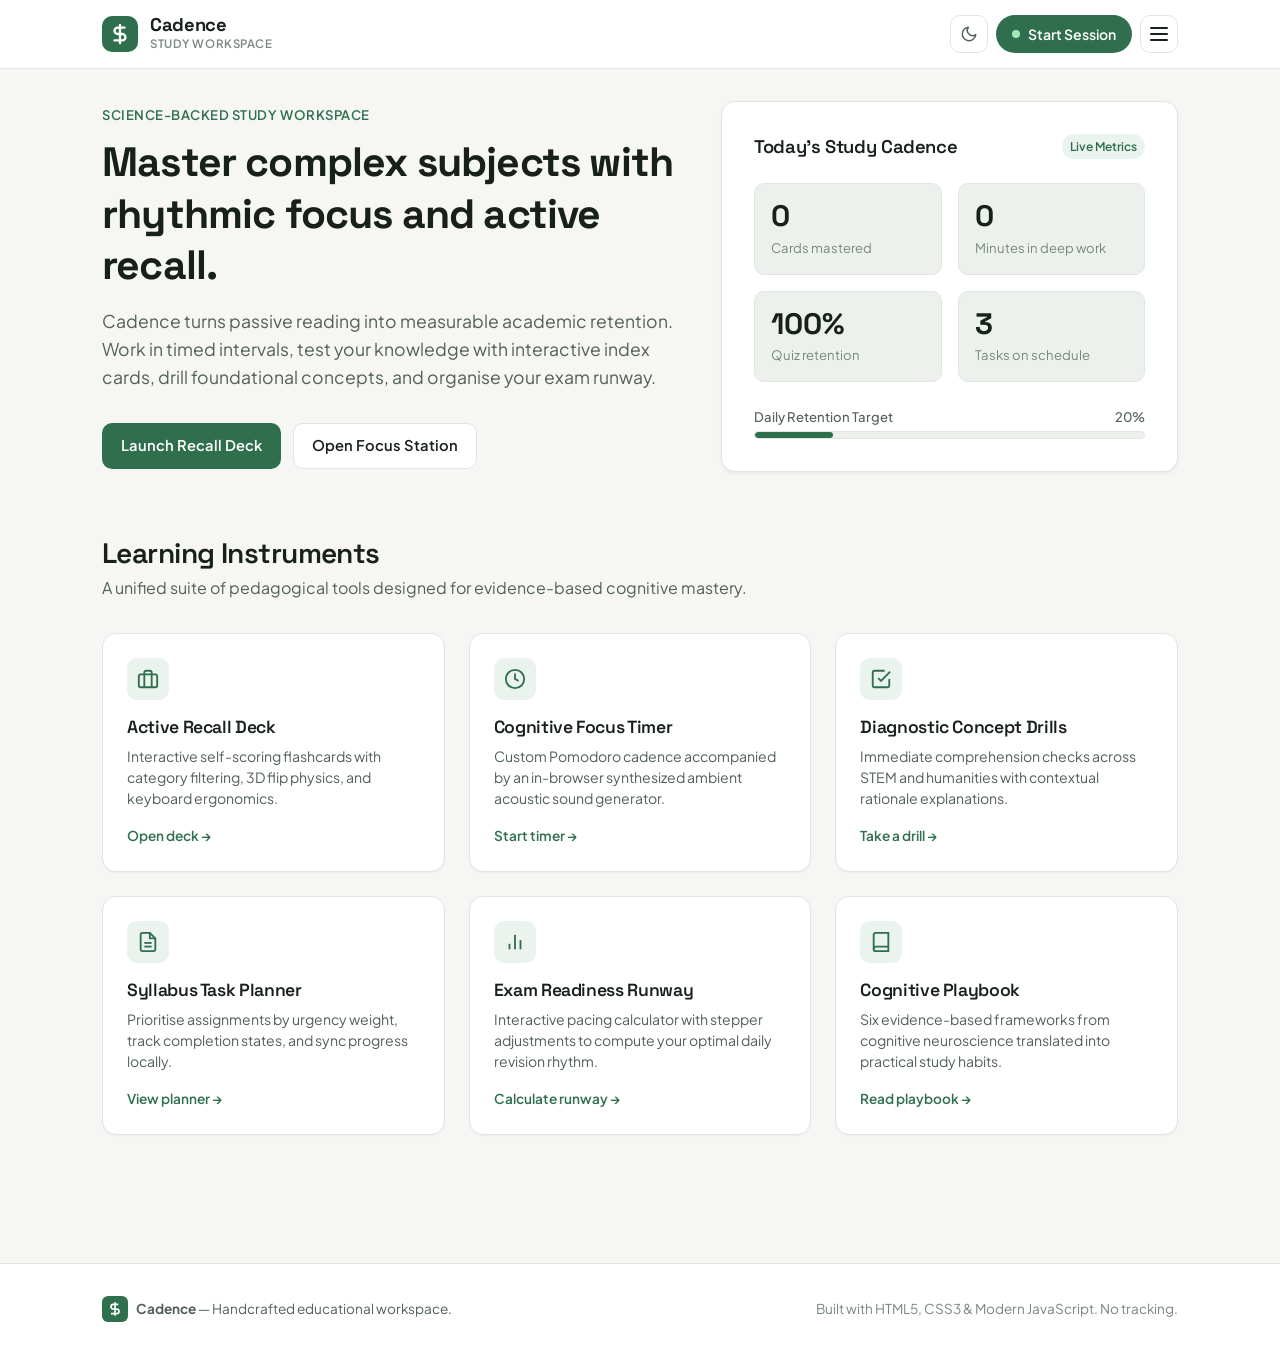
==== index.html @ 846dcd04 "Add files via upload" ====
<!DOCTYPE html>
<html lang="en" data-theme="light">
<head>
  <meta charset="UTF-8">
  <meta name="viewport" content="width=device-width, initial-scale=1.0">
  <title>Cadence | Cognitive Study Workspace</title>
  <meta name="description" content="A handcrafted educational workspace engineered for active recall, deep focus intervals, conceptual retention drills, and study planning.">
  
  <!-- Custom Typography via Google Fonts -->
  <link rel="preconnect" href="https://fonts.googleapis.com">
  <link rel="preconnect" href="https://fonts.gstatic.com" crossorigin>
  <link href="https://fonts.googleapis.com/css2?family=Plus+Jakarta+Sans:wght@400;500;600;700&family=Space+Grotesk:wght@500;600;700&display=swap" rel="stylesheet">
  
  <!-- Shared Botanical Stylesheet -->
  <link rel="stylesheet" href="style.css">
</head>
<body>
  <!-- Dynamically injected navigation bar and dropdown -->
  <header id="siteHeader" class="site-header"></header>

  <!-- Persistent Floating Timer Bar -->
  <aside id="timerBar" class="timer-floating-indicator hidden" aria-live="polite">
    <div class="timer-indicator-content">
      <span>Focus session running in background</span>
      <a href="focus-timer.html" class="btn-subtle-sm">Return to Station</a>
    </div>
  </aside>

  <!-- Main Body Content -->
  <main class="main-body container">
    
    <!-- Hero Unit -->
    <section class="hero-stage">
      <div class="hero-content">
        <p class="hero-kicker">Science-backed study workspace</p>
        <h1 class="hero-title">Master complex subjects with rhythmic focus and active recall.</h1>
        <p class="hero-lede">
          Cadence turns passive reading into measurable academic retention. Work in timed intervals, test your knowledge with interactive index cards, drill foundational concepts, and organise your exam runway.
        </p>
        <div class="hero-cta-cluster">
          <a href="recall-deck.html" class="btn btn-primary">Launch Recall Deck</a>
          <a href="focus-timer.html" class="btn btn-secondary">Open Focus Station</a>
        </div>
      </div>

      <!-- Live Snapshot Card -->
      <div class="hero-metrics-board">
        <div class="metrics-header">
          <h3>Today’s Study Cadence</h3>
          <span class="metrics-badge">Live Metrics</span>
        </div>
        <div class="metrics-grid">
          <div class="metric-card">
            <span class="metric-value" id="statCardsReviewed">0</span>
            <span class="metric-label">Cards mastered</span>
          </div>
          <div class="metric-card">
            <span class="metric-value" id="statFocusMinutes">0</span>
            <span class="metric-label">Minutes in deep work</span>
          </div>
          <div class="metric-card">
            <span class="metric-value" id="statDrillScore">100%</span>
            <span class="metric-label">Quiz retention</span>
          </div>
          <div class="metric-card">
            <span class="metric-value" id="statTasksPending">3</span>
            <span class="metric-label">Tasks on schedule</span>
          </div>
        </div>
        <div class="metrics-footer">
          <div class="retention-bar-wrap">
            <div class="retention-labels">
              <span>Daily Retention Target</span>
              <span id="dailyProgressText">35%</span>
            </div>
            <div class="progress-track" role="progressbar" aria-valuenow="35" aria-valuemin="0" aria-valuemax="100">
              <div id="dailyProgressBar" class="progress-fill" style="width: 35%;"></div>
            </div>
          </div>
        </div>
      </div>
    </section>

    <!-- Learning Instruments Hub Grid -->
    <section class="modules-overview">
      <div class="section-heading">
        <h2>Learning Instruments</h2>
        <p>A unified suite of pedagogical tools designed for evidence-based cognitive mastery.</p>
      </div>

      <div class="feature-matrix">
        <a href="recall-deck.html" class="feature-tile">
          <div class="tile-icon">
            <svg width="22" height="22" viewBox="0 0 24 24" fill="none" stroke="currentColor" stroke-width="2">
              <rect x="2" y="7" width="20" height="14" rx="2" ry="2"></rect>
              <path d="M16 21V5a2 2 0 0 0-2-2h-4a2 2 0 0 0-2 2v16"></path>
            </svg>
          </div>
          <h3>Active Recall Deck</h3>
          <p>Interactive self-scoring flashcards with category filtering, 3D flip physics, and keyboard ergonomics.</p>
          <span class="tile-action">Open deck &rarr;</span>
        </a>

        <a href="focus-timer.html" class="feature-tile">
          <div class="tile-icon">
            <svg width="22" height="22" viewBox="0 0 24 24" fill="none" stroke="currentColor" stroke-width="2">
              <circle cx="12" cy="12" r="10"></circle>
              <polyline points="12 6 12 12 16 14"></polyline>
            </svg>
          </div>
          <h3>Cognitive Focus Timer</h3>
          <p>Custom Pomodoro cadence accompanied by an in-browser synthesized ambient acoustic sound generator.</p>
          <span class="tile-action">Start timer &rarr;</span>
        </a>

        <a href="concept-drills.html" class="feature-tile">
          <div class="tile-icon">
            <svg width="22" height="22" viewBox="0 0 24 24" fill="none" stroke="currentColor" stroke-width="2">
              <path d="M9 11l3 3L22 4"></path>
              <path d="M21 12v7a2 2 0 0 1-2 2H5a2 2 0 0 1-2-2V5a2 2 0 0 1 2-2h11"></path>
            </svg>
          </div>
          <h3>Diagnostic Concept Drills</h3>
          <p>Immediate comprehension checks across STEM and humanities with contextual rationale explanations.</p>
          <span class="tile-action">Take a drill &rarr;</span>
        </a>

        <a href="study-planner.html" class="feature-tile">
          <div class="tile-icon">
            <svg width="22" height="22" viewBox="0 0 24 24" fill="none" stroke="currentColor" stroke-width="2">
              <path d="M14 2H6a2 2 0 0 0-2 2v16a2 2 0 0 0 2 2h12a2 2 0 0 0 2-2V8z"></path>
              <polyline points="14 2 14 8 20 8"></polyline>
              <line x1="16" y1="13" x2="8" y2="13"></line>
              <line x1="16" y1="17" x2="8" y2="17"></line>
            </svg>
          </div>
          <h3>Syllabus Task Planner</h3>
          <p>Prioritise assignments by urgency weight, track completion states, and sync progress locally.</p>
          <span class="tile-action">View planner &rarr;</span>
        </a>

        <a href="exam-runway.html" class="feature-tile">
          <div class="tile-icon">
            <svg width="22" height="22" viewBox="0 0 24 24" fill="none" stroke="currentColor" stroke-width="2">
              <line x1="18" y1="20" x2="18" y2="10"></line>
              <line x1="12" y1="20" x2="12" y2="4"></line>
              <line x1="6" y1="20" x2="6" y2="14"></line>
            </svg>
          </div>
          <h3>Exam Readiness Runway</h3>
          <p>Interactive pacing calculator with stepper adjustments to compute your optimal daily revision rhythm.</p>
          <span class="tile-action">Calculate runway &rarr;</span>
        </a>

        <a href="cognitive-playbook.html" class="feature-tile">
          <div class="tile-icon">
            <svg width="22" height="22" viewBox="0 0 24 24" fill="none" stroke="currentColor" stroke-width="2">
              <path d="M4 19.5A2.5 2.5 0 0 1 6.5 17H20"></path>
              <path d="M6.5 2H20v20H6.5A2.5 2.5 0 0 1 4 19.5v-15A2.5 2.5 0 0 1 6.5 2z"></path>
            </svg>
          </div>
          <h3>Cognitive Playbook</h3>
          <p>Six evidence-based frameworks from cognitive neuroscience translated into practical study habits.</p>
          <span class="tile-action">Read playbook &rarr;</span>
        </a>
      </div>
    </section>

  </main>

  <!-- Site Footer -->
  <footer class="site-footer">
    <div class="container footer-inner">
      <div class="footer-brand">
        <div class="brand-symbol-sm" aria-hidden="true">
          <svg width="16" height="16" viewBox="0 0 24 24" fill="none" stroke="currentColor" stroke-width="2.5">
            <path d="M12 2v20M17 5H9.5a3.5 3.5 0 0 0 0 7h5a3.5 3.5 0 0 1 0 7H6"/>
          </svg>
        </div>
        <span><strong>Cadence</strong> &mdash; Handcrafted educational workspace.</span>
      </div>
      <div class="footer-meta">
        <span>Built with HTML5, CSS3 & Modern JavaScript. No tracking.</span>
      </div>
    </div>
  </footer>

  <!-- Shared App Controller -->
  <script src="app.js"></script>
</body>
</html>
---- style.css ----
/* ==========================================================================
   CADENCE DESIGN SYSTEM & STYLESHEET
   Refactored Botanical Sage Architecture (Light & Dark Modes)
   Handcrafted, calm, high-end productivity workspace
   Zero gradients, zero neon borders, zero glowing effects.
   ========================================================================== */

/* --------------------------------------------------------------------------
   1. CSS Custom Properties / Design Tokens
   -------------------------------------------------------------------------- */
:root {
  /* LIGHT MODE (Botanical Warm Sage) */
  --bg-page: #F6F7F4;                 /* Warm off-white page background */
  --bg-surface: #FFFFFF;              /* Crisp white cards */
  --bg-surface-elevated: #FFFFFF;     /* Elevated modals and popovers */
  --bg-surface-subtle: #EDF1ED;       /* Soft pale sage tint */
  --bg-badge: #E4EBE5;                /* Crisp sage badge surface */

  --text-primary: #18201B;            /* Deep forest charcoal */
  --text-secondary: #526057;          /* Muted sage-gray */
  --text-muted: #78887E;              /* Subdued sage text */
  --text-inverse: #FFFFFF;            /* White text for filled primary buttons */

  --border-subtle: #E2E6DF;          /* Ultra-subtle 1px border */
  --border-strong: #CBD3C8;          /* Structural border */

  --brand-primary: #2F6F4E;           /* Deep botanical green accent */
  --brand-primary-hover: #25583E;     /* Darkened botanical green */
  --brand-primary-light: #EBF3EE;     /* Soft botanical wash */

  --accent-success: #2F6F4E;
  --accent-success-light: #EBF3EE;
  --accent-warning: #9E6721;
  --accent-warning-light: #FAF4EB;
  --accent-danger: #A63A3A;
  --accent-danger-light: #FBF0F0;

  /* Typography */
  --font-display: 'Space Grotesk', -apple-system, BlinkMacSystemFont, 'Segoe UI', Roboto, sans-serif;
  --font-body: 'Plus Jakarta Sans', -apple-system, BlinkMacSystemFont, 'Segoe UI', Roboto, sans-serif;

  /* Spacing Scale */
  --space-2xs: 4px;
  --space-xs: 8px;
  --space-sm: 12px;
  --space-md: 16px;
  --space-lg: 24px;
  --space-xl: 32px;
  --space-2xl: 48px;
  --space-3xl: 64px;

  /* Geometry & Layout */
  --max-width-content: 1140px;
  --radius-sm: 6px;
  --radius-md: 10px;
  --radius-lg: 14px;
  --radius-full: 9999px;

  /* Tactile non-blurry shadows (strictly no neon glow) */
  --shadow-subtle: 0 1px 2px rgba(24, 32, 27, 0.04);
  --shadow-card: 0 2px 5px rgba(24, 32, 27, 0.04), 0 1px 2px rgba(24, 32, 27, 0.02);
  --shadow-elevated: 0 8px 24px rgba(24, 32, 27, 0.08), 0 2px 6px rgba(24, 32, 27, 0.04);

  /* Transitions */
  --transition-fast: 140ms ease;
  --transition-normal: 220ms ease;
}

/* DARK MODE (Botanical Deep Moss & Elevated Dark Sage) */
[data-theme="dark"] {
  --bg-page: #111613;                 /* Deep mossy charcoal base */
  --bg-surface: #1A211D;              /* Elevated dark sage for cards */
  --bg-surface-elevated: #222B26;     /* Raised popovers / dropdowns */
  --bg-surface-subtle: #151B17;       /* Recessed areas */
  --bg-badge: #232D27;                /* Dark moss badge */

  --text-primary: #E6EAE7;            /* Soft warm off-white */
  --text-secondary: #8C9B91;          /* Muted sage */
  --text-muted: #68766D;              /* Low-emphasis sage */
  --text-inverse: #111613;            /* Dark text on bright accents */

  --border-subtle: #27312B;          /* Thin dark sage 1px border */
  --border-strong: #36433C;          /* Defined dark border */

  --brand-primary: #52A378;           /* Muted moss green accent */
  --brand-primary-hover: #63B689;     /* Lightened moss green */
  --brand-primary-light: rgba(82, 163, 120, 0.12); /* Subtle wash */

  --accent-success: #52A378;
  --accent-success-light: rgba(82, 163, 120, 0.12);
  --accent-warning: #D49544;
  --accent-warning-light: rgba(212, 149, 68, 0.12);
  --accent-danger: #D96262;
  --accent-danger-light: rgba(217, 98, 98, 0.12);

  --shadow-subtle: 0 1px 2px rgba(0, 0, 0, 0.2);
  --shadow-card: 0 2px 6px rgba(0, 0, 0, 0.25);
  --shadow-elevated: 0 10px 28px rgba(0, 0, 0, 0.45);
}

/* --------------------------------------------------------------------------
   2. Reset & Global Typography
   -------------------------------------------------------------------------- */
*, *::before, *::after {
  box-sizing: border-box;
  margin: 0;
  padding: 0;
}

html {
  font-size: 16px;
  scroll-behavior: smooth;
  -webkit-font-smoothing: antialiased;
  -moz-osx-font-smoothing: grayscale;
}

body {
  font-family: var(--font-body);
  background-color: var(--bg-page);
  color: var(--text-primary);
  line-height: 1.6;
  min-height: 100vh;
  display: flex;
  flex-direction: column;
  transition: background-color var(--transition-normal), color var(--transition-normal);
}

h1, h2, h3, h4, h5 {
  font-family: var(--font-display);
  font-weight: 600;
  color: var(--text-primary);
  line-height: 1.25;
  letter-spacing: -0.02em;
}

h1 {
  font-size: clamp(2rem, 3.2vw, 2.6rem);
  font-weight: 700;
}

h2 {
  font-size: clamp(1.4rem, 2.2vw, 1.85rem);
}

h3 {
  font-size: 1.2rem;
}

p {
  color: var(--text-secondary);
  max-width: 68ch;
}

a {
  color: var(--brand-primary);
  text-decoration: none;
  transition: color var(--transition-fast);
}

a:hover {
  text-decoration: none;
  color: var(--brand-primary-hover);
}

button, input, select, textarea {
  font-family: inherit;
  font-size: inherit;
  color: inherit;
}

kbd {
  display: inline-block;
  padding: 2px 6px;
  font-family: monospace;
  font-size: 0.75rem;
  background-color: var(--bg-surface-subtle);
  border: 1px solid var(--border-subtle);
  border-radius: var(--radius-sm);
  color: var(--text-secondary);
}

.container {
  width: 100%;
  max-width: var(--max-width-content);
  margin-left: auto;
  margin-right: auto;
  padding-left: var(--space-md);
  padding-right: var(--space-md);
}

@media (min-width: 768px) {
  .container {
    padding-left: var(--space-xl);
    padding-right: var(--space-xl);
  }
}

:focus-visible {
  outline: 2px solid var(--brand-primary);
  outline-offset: 3px;
}

/* --------------------------------------------------------------------------
   3. Top Header, Dynamic Navigation & Dropdown Menu
   -------------------------------------------------------------------------- */
.site-header {
  position: sticky;
  top: 0;
  z-index: 100;
  background-color: var(--bg-surface);
  border-bottom: 1px solid var(--border-subtle);
  transition: background-color var(--transition-normal), border-color var(--transition-normal);
}

.header-inner {
  display: flex;
  align-items: center;
  justify-content: space-between;
  height: 68px;
  gap: var(--space-md);
  position: relative;
}

.brand-group {
  display: flex;
  align-items: center;
  gap: var(--space-sm);
  text-decoration: none;
  color: inherit;
  cursor: pointer;
}

.brand-symbol {
  width: 36px;
  height: 36px;
  border-radius: var(--radius-md);
  background-color: var(--brand-primary);
  color: var(--text-inverse);
  display: flex;
  align-items: center;
  justify-content: center;
  flex-shrink: 0;
}

.brand-symbol-sm {
  width: 26px;
  height: 26px;
  border-radius: var(--radius-sm);
  background-color: var(--brand-primary);
  color: var(--text-inverse);
  display: inline-flex;
  align-items: center;
  justify-content: center;
  margin-right: var(--space-xs);
  vertical-align: middle;
}

.brand-text {
  display: flex;
  flex-direction: column;
}

.brand-name {
  font-family: var(--font-display);
  font-weight: 700;
  font-size: 1.15rem;
  letter-spacing: -0.02em;
  color: var(--text-primary);
  line-height: 1.1;
}

.brand-sub {
  font-size: 0.72rem;
  color: var(--text-muted);
  text-transform: uppercase;
  letter-spacing: 0.05em;
  font-weight: 600;
}

/* Header Action Cluster */
.header-actions {
  display: flex;
  align-items: center;
  gap: var(--space-xs);
}

.icon-btn {
  width: 38px;
  height: 38px;
  border-radius: var(--radius-md);
  border: 1px solid var(--border-subtle);
  background-color: var(--bg-surface);
  color: var(--text-secondary);
  display: flex;
  align-items: center;
  justify-content: center;
  cursor: pointer;
  transition: all var(--transition-fast);
}

.icon-btn:hover {
  background-color: var(--bg-surface-subtle);
  color: var(--text-primary);
  border-color: var(--border-strong);
}

/* Theme Icon Visibility */
[data-theme="light"] .moon-icon { display: block; }
[data-theme="light"] .sun-icon { display: none; }
[data-theme="dark"] .moon-icon { display: none; }
[data-theme="dark"] .sun-icon { display: block; }

.primary-pill-btn {
  display: inline-flex;
  align-items: center;
  gap: 8px;
  padding: 8px 16px;
  background-color: var(--brand-primary);
  color: var(--text-inverse);
  border: none;
  border-radius: var(--radius-full);
  font-size: 0.88rem;
  font-weight: 600;
  text-decoration: none;
  cursor: pointer;
  transition: background-color var(--transition-fast);
}

.primary-pill-btn:hover {
  background-color: var(--brand-primary-hover);
  color: var(--text-inverse);
}

.pulse-dot {
  width: 8px;
  height: 8px;
  background-color: #A3E6B8;
  border-radius: 50%;
}

/* Three-Stripe Menu Button */
.menu-toggle-btn {
  display: flex;
  flex-direction: column;
  justify-content: center;
  align-items: center;
  gap: 4px;
  width: 38px;
  height: 38px;
  border-radius: var(--radius-md);
  border: 1px solid var(--border-subtle);
  background-color: var(--bg-surface);
  color: var(--text-primary);
  cursor: pointer;
  padding: 8px;
  transition: all var(--transition-fast);
}

.menu-toggle-btn:hover {
  background-color: var(--bg-surface-subtle);
  border-color: var(--border-strong);
}

.menu-bar {
  width: 18px;
  height: 2px;
  background-color: currentColor;
  border-radius: 1px;
  transition: transform var(--transition-fast), opacity var(--transition-fast);
}

/* Dropdown Menu Overlay */
.nav-dropdown {
  position: absolute;
  top: calc(100% + 8px);
  right: 0;
  width: 290px;
  background-color: var(--bg-surface);
  border: 1px solid var(--border-subtle);
  border-radius: var(--radius-lg);
  box-shadow: var(--shadow-elevated);
  padding: var(--space-xs);
  display: none;
  flex-direction: column;
  gap: 2px;
  z-index: 150;
  animation: dropdownIn 180ms ease-out;
}

.nav-dropdown.is-open {
  display: flex;
}

@keyframes dropdownIn {
  from {
    opacity: 0;
    transform: translateY(-6px);
  }
  to {
    opacity: 1;
    transform: translateY(0);
  }
}

.dropdown-header-label {
  padding: 8px 12px 4px;
  font-size: 0.72rem;
  font-weight: 700;
  text-transform: uppercase;
  letter-spacing: 0.05em;
  color: var(--text-muted);
}

.dropdown-item {
  display: flex;
  align-items: center;
  gap: var(--space-sm);
  padding: 10px 12px;
  border-radius: var(--radius-md);
  color: var(--text-secondary);
  text-decoration: none;
  font-size: 0.9rem;
  font-weight: 500;
  transition: all var(--transition-fast);
}

.dropdown-item:hover {
  background-color: var(--bg-surface-subtle);
  color: var(--text-primary);
}

.dropdown-item.active {
  background-color: var(--brand-primary-light);
  color: var(--brand-primary);
  font-weight: 600;
}

.dropdown-item-icon {
  width: 20px;
  height: 20px;
  display: flex;
  align-items: center;
  justify-content: center;
  color: var(--brand-primary);
  flex-shrink: 0;
}

.dropdown-divider {
  height: 1px;
  background-color: var(--border-subtle);
  margin: 4px 0;
}

/* Floating Timer Session Indicator */
.timer-floating-indicator {
  position: sticky;
  top: 68px;
  z-index: 90;
  background-color: var(--brand-primary);
  color: var(--text-inverse);
  padding: 9px 16px;
  box-shadow: var(--shadow-subtle);
}

.timer-indicator-content {
  max-width: var(--max-width-content);
  margin: 0 auto;
  display: flex;
  align-items: center;
  justify-content: space-between;
  gap: var(--space-md);
  font-size: 0.88rem;
  font-weight: 500;
}

.indicator-time {
  font-family: var(--font-display);
  font-size: 1.05rem;
  font-weight: 700;
  font-variant-numeric: tabular-nums;
  letter-spacing: 0.04em;
}

.btn-subtle-sm {
  background: rgba(255, 255, 255, 0.2);
  border: 1px solid rgba(255, 255, 255, 0.35);
  color: var(--text-inverse);
  padding: 4px 10px;
  border-radius: var(--radius-sm);
  font-size: 0.8rem;
  cursor: pointer;
  transition: background-color var(--transition-fast);
}

.btn-subtle-sm:hover {
  background: rgba(255, 255, 255, 0.35);
}

.hidden {
  display: none !important;
}

/* --------------------------------------------------------------------------
   4. Buttons & Shared UI Primitives
   -------------------------------------------------------------------------- */
.btn {
  display: inline-flex;
  align-items: center;
  justify-content: center;
  gap: var(--space-xs);
  padding: 10px 18px;
  border-radius: var(--radius-md);
  font-weight: 600;
  font-size: 0.92rem;
  cursor: pointer;
  border: 1px solid transparent;
  text-decoration: none;
  transition: all var(--transition-fast);
}

.btn-primary {
  background-color: var(--brand-primary);
  color: var(--text-inverse);
}

.btn-primary:hover {
  background-color: var(--brand-primary-hover);
  color: var(--text-inverse);
}

.btn-primary:disabled {
  opacity: 0.5;
  cursor: not-allowed;
}

.btn-secondary {
  background-color: var(--bg-surface);
  color: var(--text-primary);
  border-color: var(--border-subtle);
}

.btn-secondary:hover {
  background-color: var(--bg-surface-subtle);
  border-color: var(--border-strong);
}

.btn-outline-sm {
  background-color: transparent;
  color: var(--brand-primary);
  border: 1px solid var(--brand-primary);
  padding: 6px 12px;
  font-size: 0.82rem;
  border-radius: var(--radius-sm);
  cursor: pointer;
  transition: all var(--transition-fast);
}

.btn-outline-sm:hover {
  background-color: var(--brand-primary-light);
}

.btn-primary-wide {
  background-color: var(--brand-primary);
  color: var(--text-inverse);
  border: none;
  padding: 12px 26px;
  border-radius: var(--radius-md);
  font-weight: 600;
  font-size: 0.96rem;
  cursor: pointer;
  transition: background-color var(--transition-fast);
}

.btn-primary-wide:hover {
  background-color: var(--brand-primary-hover);
}

.btn-icon-round {
  width: 42px;
  height: 42px;
  border-radius: 50%;
  border: 1px solid var(--border-subtle);
  background-color: var(--bg-surface);
  color: var(--text-secondary);
  display: inline-flex;
  align-items: center;
  justify-content: center;
  cursor: pointer;
  transition: all var(--transition-fast);
}

.btn-icon-round:hover {
  background-color: var(--bg-surface-subtle);
  color: var(--text-primary);
  border-color: var(--border-strong);
}

.btn-block {
  width: 100%;
}

/* --------------------------------------------------------------------------
   5. Main Content Area & Page Headers
   -------------------------------------------------------------------------- */
.main-body {
  flex: 1;
  padding-top: var(--space-xl);
  padding-bottom: var(--space-3xl);
}

.page-header {
  margin-bottom: var(--space-2xl);
  padding-bottom: var(--space-lg);
  border-bottom: 1px solid var(--border-subtle);
  display: flex;
  flex-direction: column;
  gap: var(--space-md);
}

@media (min-width: 768px) {
  .page-header {
    flex-direction: row;
    align-items: flex-end;
    justify-content: space-between;
  }
}

.header-titles .view-eyebrow {
  display: block;
  font-size: 0.8rem;
  font-weight: 600;
  color: var(--brand-primary);
  margin-bottom: var(--space-2xs);
  letter-spacing: 0.04em;
  text-transform: uppercase;
}

.header-titles h1, .header-titles h2 {
  margin-bottom: var(--space-2xs);
}

.header-titles p {
  font-size: 1rem;
}

/* --------------------------------------------------------------------------
   6. Overview / Dashboard Page Styles (index.html)
   -------------------------------------------------------------------------- */
.hero-stage {
  display: grid;
  grid-template-columns: 1fr;
  gap: var(--space-2xl);
  margin-bottom: var(--space-3xl);
  align-items: center;
}

@media (min-width: 992px) {
  .hero-stage {
    grid-template-columns: 1.25fr 1fr;
  }
}

.hero-kicker {
  font-size: 0.82rem;
  font-weight: 600;
  color: var(--brand-primary);
  margin-bottom: var(--space-sm);
  letter-spacing: 0.04em;
  text-transform: uppercase;
}

.hero-title {
  margin-bottom: var(--space-md);
}

.hero-lede {
  font-size: 1.1rem;
  line-height: 1.6;
  margin-bottom: var(--space-xl);
  color: var(--text-secondary);
}

.hero-cta-cluster {
  display: flex;
  flex-wrap: wrap;
  gap: var(--space-sm);
}

/* Metrics Board */
.hero-metrics-board {
  background-color: var(--bg-surface);
  border: 1px solid var(--border-subtle);
  border-radius: var(--radius-lg);
  padding: var(--space-xl);
  box-shadow: var(--shadow-card);
}

.metrics-header {
  display: flex;
  align-items: center;
  justify-content: space-between;
  margin-bottom: var(--space-lg);
}

.metrics-header h3 {
  font-size: 1.15rem;
}

.metrics-badge {
  font-size: 0.75rem;
  font-weight: 600;
  color: var(--brand-primary);
  background-color: var(--brand-primary-light);
  padding: 3px 8px;
  border-radius: var(--radius-full);
}

.metrics-grid {
  display: grid;
  grid-template-columns: repeat(2, 1fr);
  gap: var(--space-md);
  margin-bottom: var(--space-lg);
}

.metric-card {
  background-color: var(--bg-surface-subtle);
  border: 1px solid var(--border-subtle);
  border-radius: var(--radius-md);
  padding: var(--space-md);
  display: flex;
  flex-direction: column;
}

.metric-value {
  font-family: var(--font-display);
  font-size: 1.85rem;
  font-weight: 700;
  color: var(--text-primary);
  line-height: 1.1;
  margin-bottom: 4px;
}

.metric-label {
  font-size: 0.82rem;
  color: var(--text-muted);
}

.retention-bar-wrap {
  display: flex;
  flex-direction: column;
  gap: var(--space-2xs);
}

.retention-labels {
  display: flex;
  justify-content: space-between;
  font-size: 0.82rem;
  font-weight: 500;
  color: var(--text-secondary);
}

.progress-track {
  width: 100%;
  height: 8px;
  background-color: var(--bg-surface-subtle);
  border-radius: var(--radius-full);
  overflow: hidden;
  border: 1px solid var(--border-subtle);
}

.progress-fill {
  height: 100%;
  background-color: var(--brand-primary);
  border-radius: var(--radius-full);
  transition: width var(--transition-normal);
}

/* Modules Hub Grid */
.modules-overview {
  margin-bottom: var(--space-3xl);
}

.section-heading {
  margin-bottom: var(--space-xl);
}

.section-heading h2 {
  margin-bottom: var(--space-2xs);
}

.feature-matrix {
  display: grid;
  grid-template-columns: 1fr;
  gap: var(--space-lg);
}

@media (min-width: 640px) {
  .feature-matrix {
    grid-template-columns: repeat(2, 1fr);
  }
}

@media (min-width: 1024px) {
  .feature-matrix {
    grid-template-columns: repeat(3, 1fr);
  }
}

.feature-tile {
  background-color: var(--bg-surface);
  border: 1px solid var(--border-subtle);
  border-radius: var(--radius-lg);
  padding: var(--space-lg);
  display: flex;
  flex-direction: column;
  text-decoration: none;
  color: inherit;
  box-shadow: var(--shadow-subtle);
  transition: transform var(--transition-fast), border-color var(--transition-fast), box-shadow var(--transition-fast);
}

.feature-tile:hover {
  transform: translateY(-2px);
  border-color: var(--border-strong);
  box-shadow: var(--shadow-card);
}

.tile-icon {
  width: 42px;
  height: 42px;
  border-radius: var(--radius-md);
  background-color: var(--brand-primary-light);
  color: var(--brand-primary);
  display: flex;
  align-items: center;
  justify-content: center;
  margin-bottom: var(--space-md);
}

.feature-tile h3 {
  font-size: 1.1rem;
  margin-bottom: var(--space-xs);
}

.feature-tile p {
  font-size: 0.88rem;
  line-height: 1.5;
  margin-bottom: var(--space-md);
  flex: 1;
}

.tile-action {
  font-size: 0.85rem;
  font-weight: 600;
  color: var(--brand-primary);
}

/* --------------------------------------------------------------------------
   7. Stepper UI Component (Requirement 4: Exam Readiness Runway)
   Properly aligned, responsive, tied to theme CSS variables.
   -------------------------------------------------------------------------- */
.stepper-control {
  display: inline-flex;
  align-items: center;
  border: 1px solid var(--border-subtle);
  border-radius: var(--radius-md);
  background-color: var(--bg-surface);
  overflow: hidden;
  height: 44px;
  transition: border-color var(--transition-fast);
}

.stepper-control:focus-within {
  border-color: var(--brand-primary);
}

.stepper-btn {
  width: 44px;
  height: 100%;
  border: none;
  background-color: var(--bg-surface-subtle);
  color: var(--text-primary);
  font-size: 1.25rem;
  font-weight: 600;
  cursor: pointer;
  display: flex;
  align-items: center;
  justify-content: center;
  user-select: none;
  transition: background-color var(--transition-fast), color var(--transition-fast);
}

.stepper-btn:hover {
  background-color: var(--brand-primary-light);
  color: var(--brand-primary);
}

.stepper-btn:active {
  background-color: var(--border-strong);
}

.stepper-input {
  width: 80px;
  height: 100%;
  border: none;
  background-color: var(--bg-surface);
  color: var(--text-primary);
  font-family: var(--font-display);
  font-size: 1.15rem;
  font-weight: 600;
  text-align: center;
  outline: none;
  -moz-appearance: textfield;
}

.stepper-input::-webkit-outer-spin-button,
.stepper-input::-webkit-inner-spin-button {
  -webkit-appearance: none;
  margin: 0;
}

/* Runway Dedicated Layout */
.runway-layout {
  display: grid;
  grid-template-columns: 1fr;
  gap: var(--space-2xl);
}

@media (min-width: 900px) {
  .runway-layout {
    grid-template-columns: 1.1fr 1fr;
  }
}

.runway-card {
  background-color: var(--bg-surface);
  border: 1px solid var(--border-subtle);
  border-radius: var(--radius-lg);
  padding: var(--space-xl);
  box-shadow: var(--shadow-card);
}

.runway-card h3 {
  margin-bottom: var(--space-sm);
}

.runway-form {
  display: flex;
  flex-direction: column;
  gap: var(--space-lg);
  margin-top: var(--space-md);
}

.stepper-field {
  display: flex;
  flex-direction: column;
  gap: var(--space-xs);
}

.stepper-field-header {
  display: flex;
  justify-content: space-between;
  align-items: baseline;
}

.stepper-label {
  font-weight: 600;
  font-size: 0.95rem;
  color: var(--text-primary);
}

.stepper-hint {
  font-size: 0.8rem;
  color: var(--text-muted);
}

.runway-select {
  width: 100%;
  padding: 10px 14px;
  border-radius: var(--radius-md);
  border: 1px solid var(--border-subtle);
  background-color: var(--bg-surface-subtle);
  color: var(--text-primary);
  outline: none;
  font-size: 0.92rem;
  transition: border-color var(--transition-fast);
}

.runway-select:focus {
  border-color: var(--brand-primary);
}

.runway-result-board {
  display: flex;
  flex-direction: column;
  gap: var(--space-md);
}

.runway-metric-hero {
  background-color: var(--brand-primary-light);
  border-left: 4px solid var(--brand-primary);
  border-radius: var(--radius-md);
  padding: var(--space-lg);
  display: flex;
  flex-direction: column;
  gap: 4px;
}

.runway-hero-num {
  font-family: var(--font-display);
  font-size: 2.2rem;
  font-weight: 700;
  color: var(--brand-primary);
  line-height: 1;
}

.runway-hero-sub {
  font-size: 0.95rem;
  font-weight: 600;
  color: var(--text-primary);
}

.runway-breakdown-grid {
  display: grid;
  grid-template-columns: 1fr 1fr;
  gap: var(--space-sm);
}

.breakdown-box {
  background-color: var(--bg-surface-subtle);
  border: 1px solid var(--border-subtle);
  border-radius: var(--radius-md);
  padding: var(--space-md);
}

.breakdown-box strong {
  display: block;
  font-family: var(--font-display);
  font-size: 1.3rem;
  color: var(--text-primary);
}

.breakdown-box span {
  font-size: 0.8rem;
  color: var(--text-muted);
}

.runway-insights-box {
  background-color: var(--bg-surface-subtle);
  border-radius: var(--radius-md);
  padding: var(--space-md);
  font-size: 0.85rem;
  line-height: 1.5;
  color: var(--text-secondary);
}

/* --------------------------------------------------------------------------
   8. Flashcards (Active Recall Engine - recall-deck.html)
   -------------------------------------------------------------------------- */
.deck-controls {
  display: flex;
  flex-wrap: wrap;
  align-items: center;
  gap: var(--space-sm);
}

.deck-filter-pills {
  display: flex;
  flex-wrap: wrap;
  gap: var(--space-2xs);
}

.pill-filter {
  background: var(--bg-surface);
  border: 1px solid var(--border-subtle);
  color: var(--text-secondary);
  padding: 6px 12px;
  border-radius: var(--radius-full);
  font-size: 0.82rem;
  font-weight: 500;
  cursor: pointer;
  transition: all var(--transition-fast);
}

.pill-filter:hover {
  background-color: var(--bg-surface-subtle);
  color: var(--text-primary);
}

.pill-filter.active {
  background-color: var(--brand-primary);
  color: var(--text-inverse);
  border-color: var(--brand-primary);
}

.flashcard-stage {
  max-width: 720px;
  margin: 0 auto;
  display: flex;
  flex-direction: column;
  align-items: center;
}

.card-meta-bar {
  width: 100%;
  display: flex;
  align-items: center;
  justify-content: space-between;
  margin-bottom: var(--space-md);
  font-size: 0.88rem;
}

.card-counter {
  font-weight: 600;
  color: var(--text-muted);
}

.card-category-tag {
  background-color: var(--bg-badge);
  color: var(--brand-primary);
  font-weight: 600;
  font-size: 0.8rem;
  padding: 3px 10px;
  border-radius: var(--radius-full);
}

.keyboard-hints {
  display: none;
  gap: var(--space-xs);
  color: var(--text-muted);
  font-size: 0.8rem;
}

@media (min-width: 640px) {
  .keyboard-hints {
    display: flex;
  }
}

/* 3D Flip Card */
.flashcard-container {
  width: 100%;
  min-height: 340px;
  perspective: 1200px;
  cursor: pointer;
  margin-bottom: var(--space-lg);
  outline: none;
}

.flashcard-inner {
  position: relative;
  width: 100%;
  min-height: 340px;
  border-radius: var(--radius-lg);
  transform-style: preserve-3d;
  transition: transform 450ms cubic-bezier(0.2, 0.8, 0.2, 1);
  box-shadow: var(--shadow-card);
}

.flashcard-container.flipped .flashcard-inner {
  transform: rotateY(180deg);
}

.flashcard-face {
  position: absolute;
  top: 0;
  left: 0;
  width: 100%;
  height: 100%;
  backface-visibility: hidden;
  -webkit-backface-visibility: hidden;
  background-color: var(--bg-surface);
  border: 1px solid var(--border-subtle);
  border-radius: var(--radius-lg);
  padding: var(--space-xl);
  display: flex;
  flex-direction: column;
  justify-content: space-between;
}

.flashcard-front {
  z-index: 2;
  transform: rotateY(0deg);
}

.flashcard-back {
  transform: rotateY(180deg);
  border-color: var(--brand-primary);
}

.card-face-header {
  display: flex;
  justify-content: space-between;
  align-items: center;
  font-size: 0.82rem;
}

.face-badge {
  font-weight: 700;
  text-transform: uppercase;
  letter-spacing: 0.05em;
  font-size: 0.75rem;
  color: var(--brand-primary);
}

.tap-hint {
  color: var(--text-muted);
  font-size: 0.78rem;
}

.card-content {
  margin: var(--space-lg) 0;
}

.card-question {
  font-size: 1.35rem;
  line-height: 1.4;
  color: var(--text-primary);
}

.card-answer {
  font-size: 1.125rem;
  line-height: 1.6;
  color: var(--text-primary);
}

.card-face-footer {
  font-size: 0.85rem;
  color: var(--text-muted);
  border-top: 1px dashed var(--border-subtle);
  padding-top: var(--space-sm);
}

.concept-connection {
  color: var(--brand-primary);
  font-weight: 500;
}

.card-actions-toolbar {
  display: flex;
  align-items: center;
  gap: var(--space-md);
  margin-bottom: var(--space-xl);
}

.confidence-rating-panel {
  width: 100%;
  background-color: var(--bg-surface);
  border: 1px solid var(--border-subtle);
  border-radius: var(--radius-md);
  padding: var(--space-md) var(--space-lg);
  text-align: center;
}

.rating-title {
  font-size: 0.88rem;
  margin-bottom: var(--space-sm);
  color: var(--text-secondary);
}

.rating-buttons {
  display: grid;
  grid-template-columns: repeat(3, 1fr);
  gap: var(--space-sm);
}

.rate-btn {
  padding: 8px 12px;
  border-radius: var(--radius-md);
  border: 1px solid var(--border-subtle);
  background-color: var(--bg-surface-subtle);
  display: flex;
  flex-direction: column;
  align-items: center;
  gap: 2px;
  cursor: pointer;
  transition: all var(--transition-fast);
}

.rate-btn span {
  font-weight: 600;
  font-size: 0.9rem;
}

.rate-btn small {
  font-size: 0.72rem;
  color: var(--text-muted);
}

.rate-hard:hover {
  background-color: var(--accent-danger-light);
  border-color: var(--accent-danger);
  color: var(--accent-danger);
}

.rate-good:hover {
  background-color: var(--accent-warning-light);
  border-color: var(--accent-warning);
  color: var(--accent-warning);
}

.rate-easy:hover {
  background-color: var(--accent-success-light);
  border-color: var(--accent-success);
  color: var(--accent-success);
}

/* Modal Form */
.modal-backdrop {
  position: fixed;
  inset: 0;
  background-color: rgba(17, 22, 19, 0.65);
  backdrop-filter: blur(4px);
  z-index: 200;
  display: flex;
  align-items: center;
  justify-content: center;
  padding: var(--space-md);
}

.modal-card {
  background-color: var(--bg-surface);
  border-radius: var(--radius-lg);
  width: 100%;
  max-width: 520px;
  box-shadow: var(--shadow-elevated);
  border: 1px solid var(--border-subtle);
  overflow: hidden;
}

.modal-header {
  padding: var(--space-lg);
  border-bottom: 1px solid var(--border-subtle);
  display: flex;
  align-items: center;
  justify-content: space-between;
}

.close-btn {
  background: transparent;
  border: none;
  font-size: 1.5rem;
  line-height: 1;
  color: var(--text-muted);
  cursor: pointer;
}

.modal-form {
  padding: var(--space-lg);
  display: flex;
  flex-direction: column;
  gap: var(--space-md);
}

.modal-actions {
  display: flex;
  justify-content: flex-end;
  gap: var(--space-sm);
  margin-top: var(--space-sm);
}

/* --------------------------------------------------------------------------
   9. Focus Cadence Hub (focus-timer.html)
   -------------------------------------------------------------------------- */
.focus-grid {
  display: grid;
  grid-template-columns: 1fr;
  gap: var(--space-2xl);
}

@media (min-width: 900px) {
  .focus-grid {
    grid-template-columns: 1.2fr 1fr;
  }
}

.focus-timer-card, .focus-sound-card {
  background-color: var(--bg-surface);
  border: 1px solid var(--border-subtle);
  border-radius: var(--radius-lg);
  padding: var(--space-xl);
  box-shadow: var(--shadow-card);
}

.timer-mode-selector {
  display: flex;
  background-color: var(--bg-surface-subtle);
  padding: 4px;
  border-radius: var(--radius-md);
  margin-bottom: var(--space-xl);
  gap: 4px;
}

.mode-btn {
  flex: 1;
  background: transparent;
  border: none;
  padding: 8px 12px;
  border-radius: var(--radius-sm);
  font-size: 0.85rem;
  font-weight: 500;
  color: var(--text-secondary);
  cursor: pointer;
  transition: all var(--transition-fast);
}

.mode-btn.active {
  background-color: var(--bg-surface);
  color: var(--brand-primary);
  font-weight: 600;
  box-shadow: var(--shadow-subtle);
}

.timer-visual-wrap {
  position: relative;
  width: 250px;
  height: 250px;
  margin: 0 auto var(--space-xl);
  display: flex;
  align-items: center;
  justify-content: center;
}

.timer-svg {
  width: 100%;
  height: 100%;
  transform: rotate(-90deg);
}

.timer-track {
  fill: none;
  stroke: var(--bg-surface-subtle);
  stroke-width: 9;
}

.timer-progress {
  fill: none;
  stroke: var(--brand-primary);
  stroke-width: 9;
  stroke-linecap: round;
  stroke-dasharray: 753.98;
  stroke-dashoffset: 0;
  transition: stroke-dashoffset 1s linear;
}

.timer-display-inner {
  position: absolute;
  display: flex;
  flex-direction: column;
  align-items: center;
  text-align: center;
}

.timer-large-digits {
  font-family: var(--font-display);
  font-size: 3.25rem;
  font-weight: 700;
  font-variant-numeric: tabular-nums;
  line-height: 1;
  color: var(--text-primary);
  letter-spacing: -0.02em;
}

.timer-sub-status {
  font-size: 0.88rem;
  color: var(--text-muted);
  margin-top: 6px;
}

.session-badge {
  font-size: 0.75rem;
  background-color: var(--brand-primary-light);
  color: var(--brand-primary);
  padding: 2px 8px;
  border-radius: var(--radius-full);
  margin-top: 8px;
  font-weight: 600;
}

.timer-controls {
  display: flex;
  align-items: center;
  justify-content: center;
  gap: var(--space-md);
  margin-bottom: var(--space-lg);
}

.timer-task-focus {
  background-color: var(--bg-surface-subtle);
  padding: var(--space-md);
  border-radius: var(--radius-md);
  display: flex;
  flex-direction: column;
  gap: 6px;
}

.timer-task-focus label {
  font-size: 0.78rem;
  font-weight: 600;
  color: var(--text-muted);
  text-transform: uppercase;
  letter-spacing: 0.04em;
}

.timer-task-focus input {
  background: transparent;
  border: none;
  border-bottom: 1px solid var(--border-subtle);
  padding: 4px 0;
  font-weight: 500;
  outline: none;
}

.timer-task-focus input:focus {
  border-bottom-color: var(--brand-primary);
}

.sound-card-header {
  display: flex;
  align-items: center;
  justify-content: space-between;
  margin-bottom: var(--space-sm);
}

.sound-chip {
  font-size: 0.72rem;
  padding: 2px 8px;
  border-radius: var(--radius-sm);
  background-color: var(--bg-badge);
  color: var(--text-secondary);
  font-weight: 600;
}

.sound-description {
  font-size: 0.88rem;
  margin-bottom: var(--space-lg);
}

.sound-options {
  display: flex;
  flex-direction: column;
  gap: var(--space-sm);
  margin-bottom: var(--space-xl);
}

.sound-toggle-btn {
  width: 100%;
  display: flex;
  align-items: center;
  gap: var(--space-md);
  padding: 12px var(--space-md);
  border-radius: var(--radius-md);
  border: 1px solid var(--border-subtle);
  background-color: var(--bg-surface-subtle);
  color: var(--text-primary);
  cursor: pointer;
  font-weight: 500;
  transition: all var(--transition-fast);
}

.sound-toggle-btn:hover {
  background-color: var(--bg-badge);
}

.sound-toggle-btn.playing {
  background-color: var(--brand-primary-light);
  border-color: var(--brand-primary);
  color: var(--brand-primary);
}

.sound-indicator {
  width: 10px;
  height: 10px;
  border-radius: 50%;
  background-color: var(--border-strong);
}

.sound-toggle-btn.playing .sound-indicator {
  background-color: var(--brand-primary);
}

.volume-control-wrap {
  margin-bottom: var(--space-lg);
}

.volume-labels {
  display: flex;
  justify-content: space-between;
  font-size: 0.85rem;
  font-weight: 500;
  margin-bottom: var(--space-2xs);
}

#ambientVolume {
  width: 100%;
  accent-color: var(--brand-primary);
}

.sound-tip-box {
  background-color: var(--bg-surface-subtle);
  border-radius: var(--radius-md);
  padding: var(--space-md);
  font-size: 0.82rem;
  color: var(--text-secondary);
  line-height: 1.5;
}

/* --------------------------------------------------------------------------
   10. Concept Drills (concept-drills.html)
   -------------------------------------------------------------------------- */
.drill-score-badge {
  font-size: 0.95rem;
  background-color: var(--bg-surface);
  border: 1px solid var(--border-subtle);
  padding: 8px 16px;
  border-radius: var(--radius-md);
}

.drills-container {
  max-width: 740px;
  margin: 0 auto;
}

.drill-progress-bar {
  margin-bottom: var(--space-lg);
}

.drill-step-indicator {
  font-size: 0.85rem;
  font-weight: 600;
  color: var(--text-muted);
  margin-bottom: var(--space-2xs);
}

.drill-card {
  background-color: var(--bg-surface);
  border: 1px solid var(--border-subtle);
  border-radius: var(--radius-lg);
  padding: var(--space-xl);
  box-shadow: var(--shadow-card);
}

.drill-header {
  display: flex;
  justify-content: space-between;
  align-items: center;
  margin-bottom: var(--space-md);
}

.drill-badge {
  font-size: 0.8rem;
  font-weight: 600;
  color: var(--brand-primary);
  background-color: var(--brand-primary-light);
  padding: 3px 10px;
  border-radius: var(--radius-full);
}

.drill-difficulty {
  font-size: 0.78rem;
  color: var(--text-muted);
}

.drill-question {
  font-size: 1.25rem;
  line-height: 1.4;
  margin-bottom: var(--space-lg);
}

.drill-options {
  display: flex;
  flex-direction: column;
  gap: var(--space-sm);
  margin-bottom: var(--space-xl);
}

.drill-option-label {
  display: flex;
  align-items: flex-start;
  gap: var(--space-md);
  padding: var(--space-md);
  border: 1px solid var(--border-subtle);
  border-radius: var(--radius-md);
  background-color: var(--bg-surface-subtle);
  cursor: pointer;
  transition: all var(--transition-fast);
}

.drill-option-label:hover {
  background-color: var(--bg-surface);
  border-color: var(--brand-primary);
}

.drill-option-label.selected {
  border-color: var(--brand-primary);
  background-color: var(--brand-primary-light);
}

.drill-option-label.correct {
  border-color: var(--accent-success);
  background-color: var(--accent-success-light);
}

.drill-option-label.wrong {
  border-color: var(--accent-danger);
  background-color: var(--accent-danger-light);
}

.drill-option-label input[type="radio"] {
  margin-top: 4px;
}

.drill-option-text {
  font-size: 0.95rem;
  color: var(--text-primary);
}

.drill-explanation {
  background-color: var(--bg-surface-subtle);
  border-left: 4px solid var(--brand-primary);
  border-radius: var(--radius-sm);
  padding: var(--space-md);
  margin-bottom: var(--space-xl);
}

.drill-explanation.is-correct {
  border-left-color: var(--accent-success);
  background-color: var(--accent-success-light);
}

.drill-explanation.is-wrong {
  border-left-color: var(--accent-danger);
  background-color: var(--accent-danger-light);
}

.explanation-title {
  font-weight: 700;
  font-size: 0.95rem;
  margin-bottom: 4px;
}

.explanation-body {
  font-size: 0.9rem;
  line-height: 1.5;
}

.drill-card-footer {
  display: flex;
  justify-content: flex-end;
  gap: var(--space-md);
}

.drill-report-card {
  background-color: var(--bg-surface);
  border: 1px solid var(--border-subtle);
  border-radius: var(--radius-lg);
  padding: var(--space-2xl);
  text-align: center;
  box-shadow: var(--shadow-card);
}

.report-badge {
  display: inline-block;
  font-size: 0.8rem;
  font-weight: 600;
  background-color: var(--brand-primary-light);
  color: var(--brand-primary);
  padding: 4px 12px;
  border-radius: var(--radius-full);
  margin-bottom: var(--space-md);
}

.report-breakdown {
  display: grid;
  grid-template-columns: repeat(3, 1fr);
  gap: var(--space-md);
  margin: var(--space-xl) 0;
}

.report-stat {
  background-color: var(--bg-surface-subtle);
  border-radius: var(--radius-md);
  padding: var(--space-md);
  display: flex;
  flex-direction: column;
}

.report-stat .stat-number {
  font-family: var(--font-display);
  font-size: 1.75rem;
  font-weight: 700;
  color: var(--brand-primary);
}

.report-stat .stat-name {
  font-size: 0.8rem;
  color: var(--text-muted);
}

/* --------------------------------------------------------------------------
   11. Study Planner (study-planner.html)
   -------------------------------------------------------------------------- */
.planner-layout {
  display: grid;
  grid-template-columns: 1fr;
  gap: var(--space-2xl);
}

@media (min-width: 860px) {
  .planner-layout {
    grid-template-columns: 360px 1fr;
  }
}

.planner-form-card {
  background-color: var(--bg-surface);
  border: 1px solid var(--border-subtle);
  border-radius: var(--radius-lg);
  padding: var(--space-xl);
  box-shadow: var(--shadow-subtle);
  margin-bottom: var(--space-lg);
}

.planner-form-card h3 {
  margin-bottom: var(--space-md);
}

.form-group {
  display: flex;
  flex-direction: column;
  gap: var(--space-2xs);
  margin-bottom: var(--space-md);
}

.form-group label {
  font-size: 0.85rem;
  font-weight: 500;
}

.form-group input, .form-group select, .form-group textarea {
  padding: 9px 12px;
  border-radius: var(--radius-md);
  border: 1px solid var(--border-subtle);
  background-color: var(--bg-surface-subtle);
  color: var(--text-primary);
  outline: none;
}

.form-group input:focus, .form-group select:focus, .form-group textarea:focus {
  border-color: var(--brand-primary);
}

.form-row {
  display: grid;
  grid-template-columns: 1fr 1fr;
  gap: var(--space-sm);
}

.planner-callout {
  background-color: var(--bg-surface-subtle);
  border: 1px dashed var(--border-strong);
  border-radius: var(--radius-md);
  padding: var(--space-md);
}

.planner-callout h4 {
  font-size: 0.95rem;
  margin-bottom: 4px;
}

.planner-callout p {
  font-size: 0.82rem;
  line-height: 1.5;
}

.planner-toolbar {
  display: flex;
  justify-content: space-between;
  align-items: center;
  margin-bottom: var(--space-md);
  padding-bottom: var(--space-xs);
  border-bottom: 1px solid var(--border-subtle);
}

.task-filter-group {
  display: flex;
  gap: var(--space-2xs);
}

.task-filter-btn {
  background: transparent;
  border: none;
  font-size: 0.85rem;
  font-weight: 500;
  color: var(--text-secondary);
  padding: 6px 10px;
  border-radius: var(--radius-sm);
  cursor: pointer;
}

.task-filter-btn.active {
  background-color: var(--bg-surface-subtle);
  color: var(--brand-primary);
  font-weight: 600;
}

.tasks-list {
  display: flex;
  flex-direction: column;
  gap: var(--space-sm);
}

.task-item {
  background-color: var(--bg-surface);
  border: 1px solid var(--border-subtle);
  border-radius: var(--radius-md);
  padding: var(--space-md);
  display: flex;
  align-items: center;
  justify-content: space-between;
  gap: var(--space-md);
  transition: all var(--transition-fast);
}

.task-item:hover {
  border-color: var(--border-strong);
}

.task-item.completed {
  opacity: 0.6;
}

.task-item.completed .task-title {
  text-decoration: line-through;
  color: var(--text-muted);
}

.task-left {
  display: flex;
  align-items: center;
  gap: var(--space-md);
}

.task-checkbox {
  width: 20px;
  height: 20px;
  cursor: pointer;
  accent-color: var(--brand-primary);
}

.task-details {
  display: flex;
  flex-direction: column;
}

.task-title {
  font-weight: 600;
  font-size: 0.95rem;
}

.task-sub {
  font-size: 0.8rem;
  color: var(--text-muted);
  display: flex;
  gap: var(--space-xs);
  align-items: center;
}

.task-tags {
  display: flex;
  align-items: center;
  gap: var(--space-xs);
}

.priority-tag {
  font-size: 0.72rem;
  font-weight: 600;
  padding: 2px 8px;
  border-radius: var(--radius-full);
}

.priority-high {
  background-color: var(--accent-danger-light);
  color: var(--accent-danger);
}

.priority-medium {
  background-color: var(--accent-warning-light);
  color: var(--accent-warning);
}

.priority-low {
  background-color: var(--bg-badge);
  color: var(--text-secondary);
}

.delete-task-btn {
  background: transparent;
  border: none;
  color: var(--text-muted);
  font-size: 1.25rem;
  line-height: 1;
  padding: 4px;
  cursor: pointer;
  border-radius: var(--radius-sm);
}

.delete-task-btn:hover {
  color: var(--accent-danger);
  background-color: var(--accent-danger-light);
}

.empty-state {
  text-align: center;
  padding: var(--space-2xl) var(--space-md);
  color: var(--text-muted);
  background-color: var(--bg-surface);
  border: 1px dashed var(--border-subtle);
  border-radius: var(--radius-md);
}

/* --------------------------------------------------------------------------
   12. Cognitive Science Playbook (cognitive-playbook.html)
   -------------------------------------------------------------------------- */
.playbook-grid {
  display: grid;
  grid-template-columns: 1fr;
  gap: var(--space-xl);
}

@media (min-width: 640px) {
  .playbook-grid {
    grid-template-columns: repeat(2, 1fr);
  }
}

@media (min-width: 1024px) {
  .playbook-grid {
    grid-template-columns: repeat(3, 1fr);
  }
}

.playbook-card {
  background-color: var(--bg-surface);
  border: 1px solid var(--border-subtle);
  border-radius: var(--radius-lg);
  padding: var(--space-xl);
  display: flex;
  flex-direction: column;
  transition: transform var(--transition-fast), box-shadow var(--transition-fast);
}

.playbook-card:hover {
  transform: translateY(-2px);
  box-shadow: var(--shadow-card);
}

.playbook-tag {
  font-family: var(--font-display);
  font-size: 0.75rem;
  font-weight: 700;
  color: var(--brand-primary);
  margin-bottom: var(--space-sm);
  letter-spacing: 0.05em;
}

.playbook-card h3 {
  font-size: 1.15rem;
  margin-bottom: var(--space-xs);
}

.playbook-summary {
  font-size: 0.9rem;
  line-height: 1.5;
  color: var(--text-secondary);
  margin-bottom: var(--space-md);
  flex: 1;
}

.playbook-actionable {
  background-color: var(--bg-surface-subtle);
  border-radius: var(--radius-md);
  padding: var(--space-md);
  font-size: 0.82rem;
  line-height: 1.5;
  color: var(--text-primary);
  border-left: 3px solid var(--brand-primary);
}

/* --------------------------------------------------------------------------
   13. Footer
   -------------------------------------------------------------------------- */
.site-footer {
  background-color: var(--bg-surface);
  border-top: 1px solid var(--border-subtle);
  padding: var(--space-xl) 0;
  margin-top: auto;
  font-size: 0.85rem;
  color: var(--text-muted);
}

.footer-inner {
  display: flex;
  flex-direction: column;
  gap: var(--space-sm);
  align-items: center;
  justify-content: space-between;
}

@media (min-width: 768px) {
  .footer-inner {
    flex-direction: row;
  }
}

.footer-brand {
  display: flex;
  align-items: center;
  color: var(--text-secondary);
}

/* --------------------------------------------------------------------------
   14. Motion & Accessibility
   -------------------------------------------------------------------------- */
@media (prefers-reduced-motion: reduce) {
  *, *::before, *::after {
    animation-duration: 0.01ms !important;
    animation-iteration-count: 1 !important;
    transition-duration: 0.01ms !important;
    scroll-behavior: auto !important;
  }
  .flashcard-inner {
    transition: none !important;
  }
}
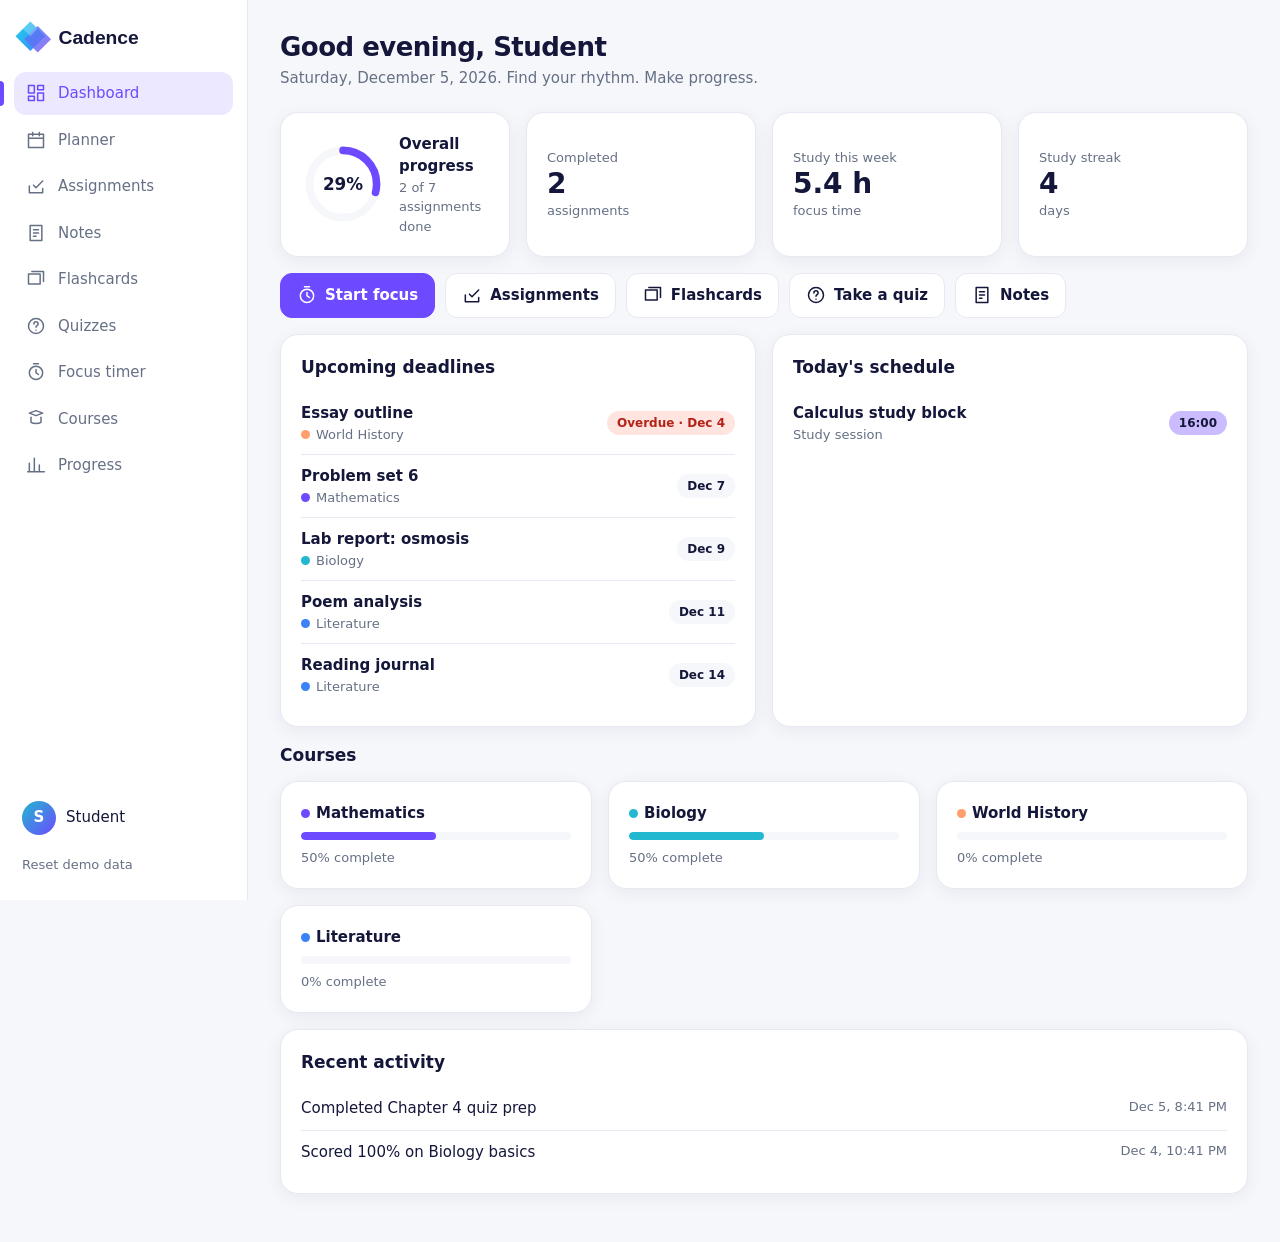
==== commit 3153f566: "Add files via upload" ====
--- a/index.html
+++ b/index.html
@@ -1,191 +1,30 @@
-<!DOCTYPE html>
-<html lang="en" data-theme="light">
+<!doctype html>
+<html lang="en">
 <head>
-  <meta charset="UTF-8">
-  <meta name="viewport" content="width=device-width, initial-scale=1.0">
-  <title>Cadence | Cognitive Study Workspace</title>
-  <meta name="description" content="A handcrafted educational workspace engineered for active recall, deep focus intervals, conceptual retention drills, and study planning.">
-  
-  <!-- Custom Typography via Google Fonts -->
-  <link rel="preconnect" href="https://fonts.googleapis.com">
-  <link rel="preconnect" href="https://fonts.gstatic.com" crossorigin>
-  <link href="https://fonts.googleapis.com/css2?family=Plus+Jakarta+Sans:wght@400;500;600;700&family=Space+Grotesk:wght@500;600;700&display=swap" rel="stylesheet">
-  
-  <!-- Shared Botanical Stylesheet -->
-  <link rel="stylesheet" href="style.css">
+<meta charset="utf-8"><meta name="viewport" content="width=device-width,initial-scale=1">
+<title>Cadence</title>
+<link rel="icon" href="favicon.svg" type="image/svg+xml">
+<link rel="stylesheet" href="style.css">
 </head>
 <body>
-  <!-- Dynamically injected navigation bar and dropdown -->
-  <header id="siteHeader" class="site-header"></header>
-
-  <!-- Persistent Floating Timer Bar -->
-  <aside id="timerBar" class="timer-floating-indicator hidden" aria-live="polite">
-    <div class="timer-indicator-content">
-      <span>Focus session running in background</span>
-      <a href="focus-timer.html" class="btn-subtle-sm">Return to Station</a>
-    </div>
-  </aside>
-
-  <!-- Main Body Content -->
-  <main class="main-body container">
-    
-    <!-- Hero Unit -->
-    <section class="hero-stage">
-      <div class="hero-content">
-        <p class="hero-kicker">Science-backed study workspace</p>
-        <h1 class="hero-title">Master complex subjects with rhythmic focus and active recall.</h1>
-        <p class="hero-lede">
-          Cadence turns passive reading into measurable academic retention. Work in timed intervals, test your knowledge with interactive index cards, drill foundational concepts, and organise your exam runway.
-        </p>
-        <div class="hero-cta-cluster">
-          <a href="recall-deck.html" class="btn btn-primary">Launch Recall Deck</a>
-          <a href="focus-timer.html" class="btn btn-secondary">Open Focus Station</a>
-        </div>
-      </div>
-
-      <!-- Live Snapshot Card -->
-      <div class="hero-metrics-board">
-        <div class="metrics-header">
-          <h3>Today’s Study Cadence</h3>
-          <span class="metrics-badge">Live Metrics</span>
-        </div>
-        <div class="metrics-grid">
-          <div class="metric-card">
-            <span class="metric-value" id="statCardsReviewed">0</span>
-            <span class="metric-label">Cards mastered</span>
-          </div>
-          <div class="metric-card">
-            <span class="metric-value" id="statFocusMinutes">0</span>
-            <span class="metric-label">Minutes in deep work</span>
-          </div>
-          <div class="metric-card">
-            <span class="metric-value" id="statDrillScore">100%</span>
-            <span class="metric-label">Quiz retention</span>
-          </div>
-          <div class="metric-card">
-            <span class="metric-value" id="statTasksPending">3</span>
-            <span class="metric-label">Tasks on schedule</span>
-          </div>
-        </div>
-        <div class="metrics-footer">
-          <div class="retention-bar-wrap">
-            <div class="retention-labels">
-              <span>Daily Retention Target</span>
-              <span id="dailyProgressText">35%</span>
-            </div>
-            <div class="progress-track" role="progressbar" aria-valuenow="35" aria-valuemin="0" aria-valuemax="100">
-              <div id="dailyProgressBar" class="progress-fill" style="width: 35%;"></div>
-            </div>
-          </div>
-        </div>
-      </div>
-    </section>
-
-    <!-- Learning Instruments Hub Grid -->
-    <section class="modules-overview">
-      <div class="section-heading">
-        <h2>Learning Instruments</h2>
-        <p>A unified suite of pedagogical tools designed for evidence-based cognitive mastery.</p>
-      </div>
-
-      <div class="feature-matrix">
-        <a href="recall-deck.html" class="feature-tile">
-          <div class="tile-icon">
-            <svg width="22" height="22" viewBox="0 0 24 24" fill="none" stroke="currentColor" stroke-width="2">
-              <rect x="2" y="7" width="20" height="14" rx="2" ry="2"></rect>
-              <path d="M16 21V5a2 2 0 0 0-2-2h-4a2 2 0 0 0-2 2v16"></path>
-            </svg>
-          </div>
-          <h3>Active Recall Deck</h3>
-          <p>Interactive self-scoring flashcards with category filtering, 3D flip physics, and keyboard ergonomics.</p>
-          <span class="tile-action">Open deck &rarr;</span>
-        </a>
-
-        <a href="focus-timer.html" class="feature-tile">
-          <div class="tile-icon">
-            <svg width="22" height="22" viewBox="0 0 24 24" fill="none" stroke="currentColor" stroke-width="2">
-              <circle cx="12" cy="12" r="10"></circle>
-              <polyline points="12 6 12 12 16 14"></polyline>
-            </svg>
-          </div>
-          <h3>Cognitive Focus Timer</h3>
-          <p>Custom Pomodoro cadence accompanied by an in-browser synthesized ambient acoustic sound generator.</p>
-          <span class="tile-action">Start timer &rarr;</span>
-        </a>
-
-        <a href="concept-drills.html" class="feature-tile">
-          <div class="tile-icon">
-            <svg width="22" height="22" viewBox="0 0 24 24" fill="none" stroke="currentColor" stroke-width="2">
-              <path d="M9 11l3 3L22 4"></path>
-              <path d="M21 12v7a2 2 0 0 1-2 2H5a2 2 0 0 1-2-2V5a2 2 0 0 1 2-2h11"></path>
-            </svg>
-          </div>
-          <h3>Diagnostic Concept Drills</h3>
-          <p>Immediate comprehension checks across STEM and humanities with contextual rationale explanations.</p>
-          <span class="tile-action">Take a drill &rarr;</span>
-        </a>
-
-        <a href="study-planner.html" class="feature-tile">
-          <div class="tile-icon">
-            <svg width="22" height="22" viewBox="0 0 24 24" fill="none" stroke="currentColor" stroke-width="2">
-              <path d="M14 2H6a2 2 0 0 0-2 2v16a2 2 0 0 0 2 2h12a2 2 0 0 0 2-2V8z"></path>
-              <polyline points="14 2 14 8 20 8"></polyline>
-              <line x1="16" y1="13" x2="8" y2="13"></line>
-              <line x1="16" y1="17" x2="8" y2="17"></line>
-            </svg>
-          </div>
-          <h3>Syllabus Task Planner</h3>
-          <p>Prioritise assignments by urgency weight, track completion states, and sync progress locally.</p>
-          <span class="tile-action">View planner &rarr;</span>
-        </a>
-
-        <a href="exam-runway.html" class="feature-tile">
-          <div class="tile-icon">
-            <svg width="22" height="22" viewBox="0 0 24 24" fill="none" stroke="currentColor" stroke-width="2">
-              <line x1="18" y1="20" x2="18" y2="10"></line>
-              <line x1="12" y1="20" x2="12" y2="4"></line>
-              <line x1="6" y1="20" x2="6" y2="14"></line>
-            </svg>
-          </div>
-          <h3>Exam Readiness Runway</h3>
-          <p>Interactive pacing calculator with stepper adjustments to compute your optimal daily revision rhythm.</p>
-          <span class="tile-action">Calculate runway &rarr;</span>
-        </a>
-
-        <a href="cognitive-playbook.html" class="feature-tile">
-          <div class="tile-icon">
-            <svg width="22" height="22" viewBox="0 0 24 24" fill="none" stroke="currentColor" stroke-width="2">
-              <path d="M4 19.5A2.5 2.5 0 0 1 6.5 17H20"></path>
-              <path d="M6.5 2H20v20H6.5A2.5 2.5 0 0 1 4 19.5v-15A2.5 2.5 0 0 1 6.5 2z"></path>
-            </svg>
-          </div>
-          <h3>Cognitive Playbook</h3>
-          <p>Six evidence-based frameworks from cognitive neuroscience translated into practical study habits.</p>
-          <span class="tile-action">Read playbook &rarr;</span>
-        </a>
-      </div>
-    </section>
-
-  </main>
-
-  <!-- Site Footer -->
-  <footer class="site-footer">
-    <div class="container footer-inner">
-      <div class="footer-brand">
-        <div class="brand-symbol-sm" aria-hidden="true">
-          <svg width="16" height="16" viewBox="0 0 24 24" fill="none" stroke="currentColor" stroke-width="2.5">
-            <path d="M12 2v20M17 5H9.5a3.5 3.5 0 0 0 0 7h5a3.5 3.5 0 0 1 0 7H6"/>
-          </svg>
-        </div>
-        <span><strong>Cadence</strong> &mdash; Handcrafted educational workspace.</span>
-      </div>
-      <div class="footer-meta">
-        <span>Built with HTML5, CSS3 & Modern JavaScript. No tracking.</span>
-      </div>
-    </div>
-  </footer>
-
-  <!-- Shared App Controller -->
-  <script src="app.js"></script>
+<a class="skip" href="#view">Skip to content</a>
+<aside class="side" id="side">
+  <div class="logo"><img class="wm" src="cadence-logo.svg" alt="Cadence"><img class="sy" src="favicon.svg" alt="Cadence"></div>
+  <nav id="nav" aria-label="Main"></nav>
+  <div class="foot">
+    <button class="me" data-act="name" aria-label="Edit your name"><span class="av" id="av"></span><span id="who"></span></button>
+    <button class="lnk" data-act="reset">Reset demo data</button>
+  </div>
+</aside>
+<div class="scrim" data-act="nav"></div>
+<main>
+  <button id="burger" class="btn ico" data-act="nav" aria-label="Open menu"><svg class="ic" viewBox="0 0 24 24"><path d="M3 6h18M3 12h18M3 18h18"/></svg></button>
+  <div id="view" tabindex="-1"></div>
+</main>
+<div class="overlay" id="modal" role="dialog" aria-modal="true" aria-label="Dialog"><div class="sheet" id="sheet"></div></div>
+<div id="toast" role="status" aria-live="polite"></div>
+<script src="data.js"></script>
+<script src="storage.js"></script>
+<script src="app.js"></script>
 </body>
 </html>
--- a/style.css
+++ b/style.css
@@ -1,2135 +1,89 @@
-/* ==========================================================================
-   CADENCE DESIGN SYSTEM & STYLESHEET
-   Refactored Botanical Sage Architecture (Light & Dark Modes)
-   Handcrafted, calm, high-end productivity workspace
-   Zero gradients, zero neon borders, zero glowing effects.
-   ========================================================================== */
-
-/* --------------------------------------------------------------------------
-   1. CSS Custom Properties / Design Tokens
-   -------------------------------------------------------------------------- */
-:root {
-  /* LIGHT MODE (Botanical Warm Sage) */
-  --bg-page: #F6F7F4;                 /* Warm off-white page background */
-  --bg-surface: #FFFFFF;              /* Crisp white cards */
-  --bg-surface-elevated: #FFFFFF;     /* Elevated modals and popovers */
-  --bg-surface-subtle: #EDF1ED;       /* Soft pale sage tint */
-  --bg-badge: #E4EBE5;                /* Crisp sage badge surface */
-
-  --text-primary: #18201B;            /* Deep forest charcoal */
-  --text-secondary: #526057;          /* Muted sage-gray */
-  --text-muted: #78887E;              /* Subdued sage text */
-  --text-inverse: #FFFFFF;            /* White text for filled primary buttons */
-
-  --border-subtle: #E2E6DF;          /* Ultra-subtle 1px border */
-  --border-strong: #CBD3C8;          /* Structural border */
-
-  --brand-primary: #2F6F4E;           /* Deep botanical green accent */
-  --brand-primary-hover: #25583E;     /* Darkened botanical green */
-  --brand-primary-light: #EBF3EE;     /* Soft botanical wash */
-
-  --accent-success: #2F6F4E;
-  --accent-success-light: #EBF3EE;
-  --accent-warning: #9E6721;
-  --accent-warning-light: #FAF4EB;
-  --accent-danger: #A63A3A;
-  --accent-danger-light: #FBF0F0;
-
-  /* Typography */
-  --font-display: 'Space Grotesk', -apple-system, BlinkMacSystemFont, 'Segoe UI', Roboto, sans-serif;
-  --font-body: 'Plus Jakarta Sans', -apple-system, BlinkMacSystemFont, 'Segoe UI', Roboto, sans-serif;
-
-  /* Spacing Scale */
-  --space-2xs: 4px;
-  --space-xs: 8px;
-  --space-sm: 12px;
-  --space-md: 16px;
-  --space-lg: 24px;
-  --space-xl: 32px;
-  --space-2xl: 48px;
-  --space-3xl: 64px;
-
-  /* Geometry & Layout */
-  --max-width-content: 1140px;
-  --radius-sm: 6px;
-  --radius-md: 10px;
-  --radius-lg: 14px;
-  --radius-full: 9999px;
-
-  /* Tactile non-blurry shadows (strictly no neon glow) */
-  --shadow-subtle: 0 1px 2px rgba(24, 32, 27, 0.04);
-  --shadow-card: 0 2px 5px rgba(24, 32, 27, 0.04), 0 1px 2px rgba(24, 32, 27, 0.02);
-  --shadow-elevated: 0 8px 24px rgba(24, 32, 27, 0.08), 0 2px 6px rgba(24, 32, 27, 0.04);
-
-  /* Transitions */
-  --transition-fast: 140ms ease;
-  --transition-normal: 220ms ease;
-}
-
-/* DARK MODE (Botanical Deep Moss & Elevated Dark Sage) */
-[data-theme="dark"] {
-  --bg-page: #111613;                 /* Deep mossy charcoal base */
-  --bg-surface: #1A211D;              /* Elevated dark sage for cards */
-  --bg-surface-elevated: #222B26;     /* Raised popovers / dropdowns */
-  --bg-surface-subtle: #151B17;       /* Recessed areas */
-  --bg-badge: #232D27;                /* Dark moss badge */
-
-  --text-primary: #E6EAE7;            /* Soft warm off-white */
-  --text-secondary: #8C9B91;          /* Muted sage */
-  --text-muted: #68766D;              /* Low-emphasis sage */
-  --text-inverse: #111613;            /* Dark text on bright accents */
-
-  --border-subtle: #27312B;          /* Thin dark sage 1px border */
-  --border-strong: #36433C;          /* Defined dark border */
-
-  --brand-primary: #52A378;           /* Muted moss green accent */
-  --brand-primary-hover: #63B689;     /* Lightened moss green */
-  --brand-primary-light: rgba(82, 163, 120, 0.12); /* Subtle wash */
-
-  --accent-success: #52A378;
-  --accent-success-light: rgba(82, 163, 120, 0.12);
-  --accent-warning: #D49544;
-  --accent-warning-light: rgba(212, 149, 68, 0.12);
-  --accent-danger: #D96262;
-  --accent-danger-light: rgba(217, 98, 98, 0.12);
-
-  --shadow-subtle: 0 1px 2px rgba(0, 0, 0, 0.2);
-  --shadow-card: 0 2px 6px rgba(0, 0, 0, 0.25);
-  --shadow-elevated: 0 10px 28px rgba(0, 0, 0, 0.45);
-}
-
-/* --------------------------------------------------------------------------
-   2. Reset & Global Typography
-   -------------------------------------------------------------------------- */
-*, *::before, *::after {
-  box-sizing: border-box;
-  margin: 0;
-  padding: 0;
-}
-
-html {
-  font-size: 16px;
-  scroll-behavior: smooth;
-  -webkit-font-smoothing: antialiased;
-  -moz-osx-font-smoothing: grayscale;
-}
-
-body {
-  font-family: var(--font-body);
-  background-color: var(--bg-page);
-  color: var(--text-primary);
-  line-height: 1.6;
-  min-height: 100vh;
-  display: flex;
-  flex-direction: column;
-  transition: background-color var(--transition-normal), color var(--transition-normal);
-}
-
-h1, h2, h3, h4, h5 {
-  font-family: var(--font-display);
-  font-weight: 600;
-  color: var(--text-primary);
-  line-height: 1.25;
-  letter-spacing: -0.02em;
-}
-
-h1 {
-  font-size: clamp(2rem, 3.2vw, 2.6rem);
-  font-weight: 700;
-}
-
-h2 {
-  font-size: clamp(1.4rem, 2.2vw, 1.85rem);
-}
-
-h3 {
-  font-size: 1.2rem;
-}
-
-p {
-  color: var(--text-secondary);
-  max-width: 68ch;
-}
-
-a {
-  color: var(--brand-primary);
-  text-decoration: none;
-  transition: color var(--transition-fast);
-}
-
-a:hover {
-  text-decoration: none;
-  color: var(--brand-primary-hover);
-}
-
-button, input, select, textarea {
-  font-family: inherit;
-  font-size: inherit;
-  color: inherit;
-}
-
-kbd {
-  display: inline-block;
-  padding: 2px 6px;
-  font-family: monospace;
-  font-size: 0.75rem;
-  background-color: var(--bg-surface-subtle);
-  border: 1px solid var(--border-subtle);
-  border-radius: var(--radius-sm);
-  color: var(--text-secondary);
-}
-
-.container {
-  width: 100%;
-  max-width: var(--max-width-content);
-  margin-left: auto;
-  margin-right: auto;
-  padding-left: var(--space-md);
-  padding-right: var(--space-md);
-}
-
-@media (min-width: 768px) {
-  .container {
-    padding-left: var(--space-xl);
-    padding-right: var(--space-xl);
-  }
-}
-
-:focus-visible {
-  outline: 2px solid var(--brand-primary);
-  outline-offset: 3px;
-}
-
-/* --------------------------------------------------------------------------
-   3. Top Header, Dynamic Navigation & Dropdown Menu
-   -------------------------------------------------------------------------- */
-.site-header {
-  position: sticky;
-  top: 0;
-  z-index: 100;
-  background-color: var(--bg-surface);
-  border-bottom: 1px solid var(--border-subtle);
-  transition: background-color var(--transition-normal), border-color var(--transition-normal);
-}
-
-.header-inner {
-  display: flex;
-  align-items: center;
-  justify-content: space-between;
-  height: 68px;
-  gap: var(--space-md);
-  position: relative;
-}
-
-.brand-group {
-  display: flex;
-  align-items: center;
-  gap: var(--space-sm);
-  text-decoration: none;
-  color: inherit;
-  cursor: pointer;
-}
-
-.brand-symbol {
-  width: 36px;
-  height: 36px;
-  border-radius: var(--radius-md);
-  background-color: var(--brand-primary);
-  color: var(--text-inverse);
-  display: flex;
-  align-items: center;
-  justify-content: center;
-  flex-shrink: 0;
-}
-
-.brand-symbol-sm {
-  width: 26px;
-  height: 26px;
-  border-radius: var(--radius-sm);
-  background-color: var(--brand-primary);
-  color: var(--text-inverse);
-  display: inline-flex;
-  align-items: center;
-  justify-content: center;
-  margin-right: var(--space-xs);
-  vertical-align: middle;
-}
-
-.brand-text {
-  display: flex;
-  flex-direction: column;
-}
-
-.brand-name {
-  font-family: var(--font-display);
-  font-weight: 700;
-  font-size: 1.15rem;
-  letter-spacing: -0.02em;
-  color: var(--text-primary);
-  line-height: 1.1;
-}
-
-.brand-sub {
-  font-size: 0.72rem;
-  color: var(--text-muted);
-  text-transform: uppercase;
-  letter-spacing: 0.05em;
-  font-weight: 600;
-}
-
-/* Header Action Cluster */
-.header-actions {
-  display: flex;
-  align-items: center;
-  gap: var(--space-xs);
-}
-
-.icon-btn {
-  width: 38px;
-  height: 38px;
-  border-radius: var(--radius-md);
-  border: 1px solid var(--border-subtle);
-  background-color: var(--bg-surface);
-  color: var(--text-secondary);
-  display: flex;
-  align-items: center;
-  justify-content: center;
-  cursor: pointer;
-  transition: all var(--transition-fast);
-}
-
-.icon-btn:hover {
-  background-color: var(--bg-surface-subtle);
-  color: var(--text-primary);
-  border-color: var(--border-strong);
-}
-
-/* Theme Icon Visibility */
-[data-theme="light"] .moon-icon { display: block; }
-[data-theme="light"] .sun-icon { display: none; }
-[data-theme="dark"] .moon-icon { display: none; }
-[data-theme="dark"] .sun-icon { display: block; }
-
-.primary-pill-btn {
-  display: inline-flex;
-  align-items: center;
-  gap: 8px;
-  padding: 8px 16px;
-  background-color: var(--brand-primary);
-  color: var(--text-inverse);
-  border: none;
-  border-radius: var(--radius-full);
-  font-size: 0.88rem;
-  font-weight: 600;
-  text-decoration: none;
-  cursor: pointer;
-  transition: background-color var(--transition-fast);
-}
-
-.primary-pill-btn:hover {
-  background-color: var(--brand-primary-hover);
-  color: var(--text-inverse);
-}
-
-.pulse-dot {
-  width: 8px;
-  height: 8px;
-  background-color: #A3E6B8;
-  border-radius: 50%;
-}
-
-/* Three-Stripe Menu Button */
-.menu-toggle-btn {
-  display: flex;
-  flex-direction: column;
-  justify-content: center;
-  align-items: center;
-  gap: 4px;
-  width: 38px;
-  height: 38px;
-  border-radius: var(--radius-md);
-  border: 1px solid var(--border-subtle);
-  background-color: var(--bg-surface);
-  color: var(--text-primary);
-  cursor: pointer;
-  padding: 8px;
-  transition: all var(--transition-fast);
-}
-
-.menu-toggle-btn:hover {
-  background-color: var(--bg-surface-subtle);
-  border-color: var(--border-strong);
-}
-
-.menu-bar {
-  width: 18px;
-  height: 2px;
-  background-color: currentColor;
-  border-radius: 1px;
-  transition: transform var(--transition-fast), opacity var(--transition-fast);
-}
-
-/* Dropdown Menu Overlay */
-.nav-dropdown {
-  position: absolute;
-  top: calc(100% + 8px);
-  right: 0;
-  width: 290px;
-  background-color: var(--bg-surface);
-  border: 1px solid var(--border-subtle);
-  border-radius: var(--radius-lg);
-  box-shadow: var(--shadow-elevated);
-  padding: var(--space-xs);
-  display: none;
-  flex-direction: column;
-  gap: 2px;
-  z-index: 150;
-  animation: dropdownIn 180ms ease-out;
-}
-
-.nav-dropdown.is-open {
-  display: flex;
-}
-
-@keyframes dropdownIn {
-  from {
-    opacity: 0;
-    transform: translateY(-6px);
-  }
-  to {
-    opacity: 1;
-    transform: translateY(0);
-  }
-}
-
-.dropdown-header-label {
-  padding: 8px 12px 4px;
-  font-size: 0.72rem;
-  font-weight: 700;
-  text-transform: uppercase;
-  letter-spacing: 0.05em;
-  color: var(--text-muted);
-}
-
-.dropdown-item {
-  display: flex;
-  align-items: center;
-  gap: var(--space-sm);
-  padding: 10px 12px;
-  border-radius: var(--radius-md);
-  color: var(--text-secondary);
-  text-decoration: none;
-  font-size: 0.9rem;
-  font-weight: 500;
-  transition: all var(--transition-fast);
-}
-
-.dropdown-item:hover {
-  background-color: var(--bg-surface-subtle);
-  color: var(--text-primary);
-}
-
-.dropdown-item.active {
-  background-color: var(--brand-primary-light);
-  color: var(--brand-primary);
-  font-weight: 600;
-}
-
-.dropdown-item-icon {
-  width: 20px;
-  height: 20px;
-  display: flex;
-  align-items: center;
-  justify-content: center;
-  color: var(--brand-primary);
-  flex-shrink: 0;
-}
-
-.dropdown-divider {
-  height: 1px;
-  background-color: var(--border-subtle);
-  margin: 4px 0;
-}
-
-/* Floating Timer Session Indicator */
-.timer-floating-indicator {
-  position: sticky;
-  top: 68px;
-  z-index: 90;
-  background-color: var(--brand-primary);
-  color: var(--text-inverse);
-  padding: 9px 16px;
-  box-shadow: var(--shadow-subtle);
-}
-
-.timer-indicator-content {
-  max-width: var(--max-width-content);
-  margin: 0 auto;
-  display: flex;
-  align-items: center;
-  justify-content: space-between;
-  gap: var(--space-md);
-  font-size: 0.88rem;
-  font-weight: 500;
-}
-
-.indicator-time {
-  font-family: var(--font-display);
-  font-size: 1.05rem;
-  font-weight: 700;
-  font-variant-numeric: tabular-nums;
-  letter-spacing: 0.04em;
-}
-
-.btn-subtle-sm {
-  background: rgba(255, 255, 255, 0.2);
-  border: 1px solid rgba(255, 255, 255, 0.35);
-  color: var(--text-inverse);
-  padding: 4px 10px;
-  border-radius: var(--radius-sm);
-  font-size: 0.8rem;
-  cursor: pointer;
-  transition: background-color var(--transition-fast);
-}
-
-.btn-subtle-sm:hover {
-  background: rgba(255, 255, 255, 0.35);
-}
-
-.hidden {
-  display: none !important;
-}
-
-/* --------------------------------------------------------------------------
-   4. Buttons & Shared UI Primitives
-   -------------------------------------------------------------------------- */
-.btn {
-  display: inline-flex;
-  align-items: center;
-  justify-content: center;
-  gap: var(--space-xs);
-  padding: 10px 18px;
-  border-radius: var(--radius-md);
-  font-weight: 600;
-  font-size: 0.92rem;
-  cursor: pointer;
-  border: 1px solid transparent;
-  text-decoration: none;
-  transition: all var(--transition-fast);
-}
-
-.btn-primary {
-  background-color: var(--brand-primary);
-  color: var(--text-inverse);
-}
-
-.btn-primary:hover {
-  background-color: var(--brand-primary-hover);
-  color: var(--text-inverse);
-}
-
-.btn-primary:disabled {
-  opacity: 0.5;
-  cursor: not-allowed;
-}
-
-.btn-secondary {
-  background-color: var(--bg-surface);
-  color: var(--text-primary);
-  border-color: var(--border-subtle);
-}
-
-.btn-secondary:hover {
-  background-color: var(--bg-surface-subtle);
-  border-color: var(--border-strong);
-}
-
-.btn-outline-sm {
-  background-color: transparent;
-  color: var(--brand-primary);
-  border: 1px solid var(--brand-primary);
-  padding: 6px 12px;
-  font-size: 0.82rem;
-  border-radius: var(--radius-sm);
-  cursor: pointer;
-  transition: all var(--transition-fast);
-}
-
-.btn-outline-sm:hover {
-  background-color: var(--brand-primary-light);
-}
-
-.btn-primary-wide {
-  background-color: var(--brand-primary);
-  color: var(--text-inverse);
-  border: none;
-  padding: 12px 26px;
-  border-radius: var(--radius-md);
-  font-weight: 600;
-  font-size: 0.96rem;
-  cursor: pointer;
-  transition: background-color var(--transition-fast);
-}
-
-.btn-primary-wide:hover {
-  background-color: var(--brand-primary-hover);
-}
-
-.btn-icon-round {
-  width: 42px;
-  height: 42px;
-  border-radius: 50%;
-  border: 1px solid var(--border-subtle);
-  background-color: var(--bg-surface);
-  color: var(--text-secondary);
-  display: inline-flex;
-  align-items: center;
-  justify-content: center;
-  cursor: pointer;
-  transition: all var(--transition-fast);
-}
-
-.btn-icon-round:hover {
-  background-color: var(--bg-surface-subtle);
-  color: var(--text-primary);
-  border-color: var(--border-strong);
-}
-
-.btn-block {
-  width: 100%;
-}
-
-/* --------------------------------------------------------------------------
-   5. Main Content Area & Page Headers
-   -------------------------------------------------------------------------- */
-.main-body {
-  flex: 1;
-  padding-top: var(--space-xl);
-  padding-bottom: var(--space-3xl);
-}
-
-.page-header {
-  margin-bottom: var(--space-2xl);
-  padding-bottom: var(--space-lg);
-  border-bottom: 1px solid var(--border-subtle);
-  display: flex;
-  flex-direction: column;
-  gap: var(--space-md);
-}
-
-@media (min-width: 768px) {
-  .page-header {
-    flex-direction: row;
-    align-items: flex-end;
-    justify-content: space-between;
-  }
-}
-
-.header-titles .view-eyebrow {
-  display: block;
-  font-size: 0.8rem;
-  font-weight: 600;
-  color: var(--brand-primary);
-  margin-bottom: var(--space-2xs);
-  letter-spacing: 0.04em;
-  text-transform: uppercase;
-}
-
-.header-titles h1, .header-titles h2 {
-  margin-bottom: var(--space-2xs);
-}
-
-.header-titles p {
-  font-size: 1rem;
-}
-
-/* --------------------------------------------------------------------------
-   6. Overview / Dashboard Page Styles (index.html)
-   -------------------------------------------------------------------------- */
-.hero-stage {
-  display: grid;
-  grid-template-columns: 1fr;
-  gap: var(--space-2xl);
-  margin-bottom: var(--space-3xl);
-  align-items: center;
-}
-
-@media (min-width: 992px) {
-  .hero-stage {
-    grid-template-columns: 1.25fr 1fr;
-  }
-}
-
-.hero-kicker {
-  font-size: 0.82rem;
-  font-weight: 600;
-  color: var(--brand-primary);
-  margin-bottom: var(--space-sm);
-  letter-spacing: 0.04em;
-  text-transform: uppercase;
-}
-
-.hero-title {
-  margin-bottom: var(--space-md);
-}
-
-.hero-lede {
-  font-size: 1.1rem;
-  line-height: 1.6;
-  margin-bottom: var(--space-xl);
-  color: var(--text-secondary);
-}
-
-.hero-cta-cluster {
-  display: flex;
-  flex-wrap: wrap;
-  gap: var(--space-sm);
-}
-
-/* Metrics Board */
-.hero-metrics-board {
-  background-color: var(--bg-surface);
-  border: 1px solid var(--border-subtle);
-  border-radius: var(--radius-lg);
-  padding: var(--space-xl);
-  box-shadow: var(--shadow-card);
-}
-
-.metrics-header {
-  display: flex;
-  align-items: center;
-  justify-content: space-between;
-  margin-bottom: var(--space-lg);
-}
-
-.metrics-header h3 {
-  font-size: 1.15rem;
-}
-
-.metrics-badge {
-  font-size: 0.75rem;
-  font-weight: 600;
-  color: var(--brand-primary);
-  background-color: var(--brand-primary-light);
-  padding: 3px 8px;
-  border-radius: var(--radius-full);
-}
-
-.metrics-grid {
-  display: grid;
-  grid-template-columns: repeat(2, 1fr);
-  gap: var(--space-md);
-  margin-bottom: var(--space-lg);
-}
-
-.metric-card {
-  background-color: var(--bg-surface-subtle);
-  border: 1px solid var(--border-subtle);
-  border-radius: var(--radius-md);
-  padding: var(--space-md);
-  display: flex;
-  flex-direction: column;
-}
-
-.metric-value {
-  font-family: var(--font-display);
-  font-size: 1.85rem;
-  font-weight: 700;
-  color: var(--text-primary);
-  line-height: 1.1;
-  margin-bottom: 4px;
-}
-
-.metric-label {
-  font-size: 0.82rem;
-  color: var(--text-muted);
-}
-
-.retention-bar-wrap {
-  display: flex;
-  flex-direction: column;
-  gap: var(--space-2xs);
-}
-
-.retention-labels {
-  display: flex;
-  justify-content: space-between;
-  font-size: 0.82rem;
-  font-weight: 500;
-  color: var(--text-secondary);
-}
-
-.progress-track {
-  width: 100%;
-  height: 8px;
-  background-color: var(--bg-surface-subtle);
-  border-radius: var(--radius-full);
-  overflow: hidden;
-  border: 1px solid var(--border-subtle);
-}
-
-.progress-fill {
-  height: 100%;
-  background-color: var(--brand-primary);
-  border-radius: var(--radius-full);
-  transition: width var(--transition-normal);
-}
-
-/* Modules Hub Grid */
-.modules-overview {
-  margin-bottom: var(--space-3xl);
-}
-
-.section-heading {
-  margin-bottom: var(--space-xl);
-}
-
-.section-heading h2 {
-  margin-bottom: var(--space-2xs);
-}
-
-.feature-matrix {
-  display: grid;
-  grid-template-columns: 1fr;
-  gap: var(--space-lg);
-}
-
-@media (min-width: 640px) {
-  .feature-matrix {
-    grid-template-columns: repeat(2, 1fr);
-  }
-}
-
-@media (min-width: 1024px) {
-  .feature-matrix {
-    grid-template-columns: repeat(3, 1fr);
-  }
-}
-
-.feature-tile {
-  background-color: var(--bg-surface);
-  border: 1px solid var(--border-subtle);
-  border-radius: var(--radius-lg);
-  padding: var(--space-lg);
-  display: flex;
-  flex-direction: column;
-  text-decoration: none;
-  color: inherit;
-  box-shadow: var(--shadow-subtle);
-  transition: transform var(--transition-fast), border-color var(--transition-fast), box-shadow var(--transition-fast);
-}
-
-.feature-tile:hover {
-  transform: translateY(-2px);
-  border-color: var(--border-strong);
-  box-shadow: var(--shadow-card);
-}
-
-.tile-icon {
-  width: 42px;
-  height: 42px;
-  border-radius: var(--radius-md);
-  background-color: var(--brand-primary-light);
-  color: var(--brand-primary);
-  display: flex;
-  align-items: center;
-  justify-content: center;
-  margin-bottom: var(--space-md);
-}
-
-.feature-tile h3 {
-  font-size: 1.1rem;
-  margin-bottom: var(--space-xs);
-}
-
-.feature-tile p {
-  font-size: 0.88rem;
-  line-height: 1.5;
-  margin-bottom: var(--space-md);
-  flex: 1;
-}
-
-.tile-action {
-  font-size: 0.85rem;
-  font-weight: 600;
-  color: var(--brand-primary);
-}
-
-/* --------------------------------------------------------------------------
-   7. Stepper UI Component (Requirement 4: Exam Readiness Runway)
-   Properly aligned, responsive, tied to theme CSS variables.
-   -------------------------------------------------------------------------- */
-.stepper-control {
-  display: inline-flex;
-  align-items: center;
-  border: 1px solid var(--border-subtle);
-  border-radius: var(--radius-md);
-  background-color: var(--bg-surface);
-  overflow: hidden;
-  height: 44px;
-  transition: border-color var(--transition-fast);
-}
-
-.stepper-control:focus-within {
-  border-color: var(--brand-primary);
-}
-
-.stepper-btn {
-  width: 44px;
-  height: 100%;
-  border: none;
-  background-color: var(--bg-surface-subtle);
-  color: var(--text-primary);
-  font-size: 1.25rem;
-  font-weight: 600;
-  cursor: pointer;
-  display: flex;
-  align-items: center;
-  justify-content: center;
-  user-select: none;
-  transition: background-color var(--transition-fast), color var(--transition-fast);
-}
-
-.stepper-btn:hover {
-  background-color: var(--brand-primary-light);
-  color: var(--brand-primary);
-}
-
-.stepper-btn:active {
-  background-color: var(--border-strong);
-}
-
-.stepper-input {
-  width: 80px;
-  height: 100%;
-  border: none;
-  background-color: var(--bg-surface);
-  color: var(--text-primary);
-  font-family: var(--font-display);
-  font-size: 1.15rem;
-  font-weight: 600;
-  text-align: center;
-  outline: none;
-  -moz-appearance: textfield;
-}
-
-.stepper-input::-webkit-outer-spin-button,
-.stepper-input::-webkit-inner-spin-button {
-  -webkit-appearance: none;
-  margin: 0;
-}
-
-/* Runway Dedicated Layout */
-.runway-layout {
-  display: grid;
-  grid-template-columns: 1fr;
-  gap: var(--space-2xl);
-}
-
-@media (min-width: 900px) {
-  .runway-layout {
-    grid-template-columns: 1.1fr 1fr;
-  }
-}
-
-.runway-card {
-  background-color: var(--bg-surface);
-  border: 1px solid var(--border-subtle);
-  border-radius: var(--radius-lg);
-  padding: var(--space-xl);
-  box-shadow: var(--shadow-card);
-}
-
-.runway-card h3 {
-  margin-bottom: var(--space-sm);
-}
-
-.runway-form {
-  display: flex;
-  flex-direction: column;
-  gap: var(--space-lg);
-  margin-top: var(--space-md);
-}
-
-.stepper-field {
-  display: flex;
-  flex-direction: column;
-  gap: var(--space-xs);
-}
-
-.stepper-field-header {
-  display: flex;
-  justify-content: space-between;
-  align-items: baseline;
-}
-
-.stepper-label {
-  font-weight: 600;
-  font-size: 0.95rem;
-  color: var(--text-primary);
-}
-
-.stepper-hint {
-  font-size: 0.8rem;
-  color: var(--text-muted);
-}
-
-.runway-select {
-  width: 100%;
-  padding: 10px 14px;
-  border-radius: var(--radius-md);
-  border: 1px solid var(--border-subtle);
-  background-color: var(--bg-surface-subtle);
-  color: var(--text-primary);
-  outline: none;
-  font-size: 0.92rem;
-  transition: border-color var(--transition-fast);
-}
-
-.runway-select:focus {
-  border-color: var(--brand-primary);
-}
-
-.runway-result-board {
-  display: flex;
-  flex-direction: column;
-  gap: var(--space-md);
-}
-
-.runway-metric-hero {
-  background-color: var(--brand-primary-light);
-  border-left: 4px solid var(--brand-primary);
-  border-radius: var(--radius-md);
-  padding: var(--space-lg);
-  display: flex;
-  flex-direction: column;
-  gap: 4px;
-}
-
-.runway-hero-num {
-  font-family: var(--font-display);
-  font-size: 2.2rem;
-  font-weight: 700;
-  color: var(--brand-primary);
-  line-height: 1;
-}
-
-.runway-hero-sub {
-  font-size: 0.95rem;
-  font-weight: 600;
-  color: var(--text-primary);
-}
-
-.runway-breakdown-grid {
-  display: grid;
-  grid-template-columns: 1fr 1fr;
-  gap: var(--space-sm);
-}
-
-.breakdown-box {
-  background-color: var(--bg-surface-subtle);
-  border: 1px solid var(--border-subtle);
-  border-radius: var(--radius-md);
-  padding: var(--space-md);
-}
-
-.breakdown-box strong {
-  display: block;
-  font-family: var(--font-display);
-  font-size: 1.3rem;
-  color: var(--text-primary);
-}
-
-.breakdown-box span {
-  font-size: 0.8rem;
-  color: var(--text-muted);
-}
-
-.runway-insights-box {
-  background-color: var(--bg-surface-subtle);
-  border-radius: var(--radius-md);
-  padding: var(--space-md);
-  font-size: 0.85rem;
-  line-height: 1.5;
-  color: var(--text-secondary);
-}
-
-/* --------------------------------------------------------------------------
-   8. Flashcards (Active Recall Engine - recall-deck.html)
-   -------------------------------------------------------------------------- */
-.deck-controls {
-  display: flex;
-  flex-wrap: wrap;
-  align-items: center;
-  gap: var(--space-sm);
-}
-
-.deck-filter-pills {
-  display: flex;
-  flex-wrap: wrap;
-  gap: var(--space-2xs);
-}
-
-.pill-filter {
-  background: var(--bg-surface);
-  border: 1px solid var(--border-subtle);
-  color: var(--text-secondary);
-  padding: 6px 12px;
-  border-radius: var(--radius-full);
-  font-size: 0.82rem;
-  font-weight: 500;
-  cursor: pointer;
-  transition: all var(--transition-fast);
-}
-
-.pill-filter:hover {
-  background-color: var(--bg-surface-subtle);
-  color: var(--text-primary);
-}
-
-.pill-filter.active {
-  background-color: var(--brand-primary);
-  color: var(--text-inverse);
-  border-color: var(--brand-primary);
-}
-
-.flashcard-stage {
-  max-width: 720px;
-  margin: 0 auto;
-  display: flex;
-  flex-direction: column;
-  align-items: center;
-}
-
-.card-meta-bar {
-  width: 100%;
-  display: flex;
-  align-items: center;
-  justify-content: space-between;
-  margin-bottom: var(--space-md);
-  font-size: 0.88rem;
-}
-
-.card-counter {
-  font-weight: 600;
-  color: var(--text-muted);
-}
-
-.card-category-tag {
-  background-color: var(--bg-badge);
-  color: var(--brand-primary);
-  font-weight: 600;
-  font-size: 0.8rem;
-  padding: 3px 10px;
-  border-radius: var(--radius-full);
-}
-
-.keyboard-hints {
-  display: none;
-  gap: var(--space-xs);
-  color: var(--text-muted);
-  font-size: 0.8rem;
-}
-
-@media (min-width: 640px) {
-  .keyboard-hints {
-    display: flex;
-  }
-}
-
-/* 3D Flip Card */
-.flashcard-container {
-  width: 100%;
-  min-height: 340px;
-  perspective: 1200px;
-  cursor: pointer;
-  margin-bottom: var(--space-lg);
-  outline: none;
-}
-
-.flashcard-inner {
-  position: relative;
-  width: 100%;
-  min-height: 340px;
-  border-radius: var(--radius-lg);
-  transform-style: preserve-3d;
-  transition: transform 450ms cubic-bezier(0.2, 0.8, 0.2, 1);
-  box-shadow: var(--shadow-card);
-}
-
-.flashcard-container.flipped .flashcard-inner {
-  transform: rotateY(180deg);
-}
-
-.flashcard-face {
-  position: absolute;
-  top: 0;
-  left: 0;
-  width: 100%;
-  height: 100%;
-  backface-visibility: hidden;
-  -webkit-backface-visibility: hidden;
-  background-color: var(--bg-surface);
-  border: 1px solid var(--border-subtle);
-  border-radius: var(--radius-lg);
-  padding: var(--space-xl);
-  display: flex;
-  flex-direction: column;
-  justify-content: space-between;
-}
-
-.flashcard-front {
-  z-index: 2;
-  transform: rotateY(0deg);
-}
-
-.flashcard-back {
-  transform: rotateY(180deg);
-  border-color: var(--brand-primary);
-}
-
-.card-face-header {
-  display: flex;
-  justify-content: space-between;
-  align-items: center;
-  font-size: 0.82rem;
-}
-
-.face-badge {
-  font-weight: 700;
-  text-transform: uppercase;
-  letter-spacing: 0.05em;
-  font-size: 0.75rem;
-  color: var(--brand-primary);
-}
-
-.tap-hint {
-  color: var(--text-muted);
-  font-size: 0.78rem;
-}
-
-.card-content {
-  margin: var(--space-lg) 0;
-}
-
-.card-question {
-  font-size: 1.35rem;
-  line-height: 1.4;
-  color: var(--text-primary);
-}
-
-.card-answer {
-  font-size: 1.125rem;
-  line-height: 1.6;
-  color: var(--text-primary);
-}
-
-.card-face-footer {
-  font-size: 0.85rem;
-  color: var(--text-muted);
-  border-top: 1px dashed var(--border-subtle);
-  padding-top: var(--space-sm);
-}
-
-.concept-connection {
-  color: var(--brand-primary);
-  font-weight: 500;
-}
-
-.card-actions-toolbar {
-  display: flex;
-  align-items: center;
-  gap: var(--space-md);
-  margin-bottom: var(--space-xl);
-}
-
-.confidence-rating-panel {
-  width: 100%;
-  background-color: var(--bg-surface);
-  border: 1px solid var(--border-subtle);
-  border-radius: var(--radius-md);
-  padding: var(--space-md) var(--space-lg);
-  text-align: center;
-}
-
-.rating-title {
-  font-size: 0.88rem;
-  margin-bottom: var(--space-sm);
-  color: var(--text-secondary);
-}
-
-.rating-buttons {
-  display: grid;
-  grid-template-columns: repeat(3, 1fr);
-  gap: var(--space-sm);
-}
-
-.rate-btn {
-  padding: 8px 12px;
-  border-radius: var(--radius-md);
-  border: 1px solid var(--border-subtle);
-  background-color: var(--bg-surface-subtle);
-  display: flex;
-  flex-direction: column;
-  align-items: center;
-  gap: 2px;
-  cursor: pointer;
-  transition: all var(--transition-fast);
-}
-
-.rate-btn span {
-  font-weight: 600;
-  font-size: 0.9rem;
-}
-
-.rate-btn small {
-  font-size: 0.72rem;
-  color: var(--text-muted);
-}
-
-.rate-hard:hover {
-  background-color: var(--accent-danger-light);
-  border-color: var(--accent-danger);
-  color: var(--accent-danger);
-}
-
-.rate-good:hover {
-  background-color: var(--accent-warning-light);
-  border-color: var(--accent-warning);
-  color: var(--accent-warning);
-}
-
-.rate-easy:hover {
-  background-color: var(--accent-success-light);
-  border-color: var(--accent-success);
-  color: var(--accent-success);
-}
-
-/* Modal Form */
-.modal-backdrop {
-  position: fixed;
-  inset: 0;
-  background-color: rgba(17, 22, 19, 0.65);
-  backdrop-filter: blur(4px);
-  z-index: 200;
-  display: flex;
-  align-items: center;
-  justify-content: center;
-  padding: var(--space-md);
-}
-
-.modal-card {
-  background-color: var(--bg-surface);
-  border-radius: var(--radius-lg);
-  width: 100%;
-  max-width: 520px;
-  box-shadow: var(--shadow-elevated);
-  border: 1px solid var(--border-subtle);
-  overflow: hidden;
-}
-
-.modal-header {
-  padding: var(--space-lg);
-  border-bottom: 1px solid var(--border-subtle);
-  display: flex;
-  align-items: center;
-  justify-content: space-between;
-}
-
-.close-btn {
-  background: transparent;
-  border: none;
-  font-size: 1.5rem;
-  line-height: 1;
-  color: var(--text-muted);
-  cursor: pointer;
-}
-
-.modal-form {
-  padding: var(--space-lg);
-  display: flex;
-  flex-direction: column;
-  gap: var(--space-md);
-}
-
-.modal-actions {
-  display: flex;
-  justify-content: flex-end;
-  gap: var(--space-sm);
-  margin-top: var(--space-sm);
-}
-
-/* --------------------------------------------------------------------------
-   9. Focus Cadence Hub (focus-timer.html)
-   -------------------------------------------------------------------------- */
-.focus-grid {
-  display: grid;
-  grid-template-columns: 1fr;
-  gap: var(--space-2xl);
-}
-
-@media (min-width: 900px) {
-  .focus-grid {
-    grid-template-columns: 1.2fr 1fr;
-  }
-}
-
-.focus-timer-card, .focus-sound-card {
-  background-color: var(--bg-surface);
-  border: 1px solid var(--border-subtle);
-  border-radius: var(--radius-lg);
-  padding: var(--space-xl);
-  box-shadow: var(--shadow-card);
-}
-
-.timer-mode-selector {
-  display: flex;
-  background-color: var(--bg-surface-subtle);
-  padding: 4px;
-  border-radius: var(--radius-md);
-  margin-bottom: var(--space-xl);
-  gap: 4px;
-}
-
-.mode-btn {
-  flex: 1;
-  background: transparent;
-  border: none;
-  padding: 8px 12px;
-  border-radius: var(--radius-sm);
-  font-size: 0.85rem;
-  font-weight: 500;
-  color: var(--text-secondary);
-  cursor: pointer;
-  transition: all var(--transition-fast);
-}
-
-.mode-btn.active {
-  background-color: var(--bg-surface);
-  color: var(--brand-primary);
-  font-weight: 600;
-  box-shadow: var(--shadow-subtle);
-}
-
-.timer-visual-wrap {
-  position: relative;
-  width: 250px;
-  height: 250px;
-  margin: 0 auto var(--space-xl);
-  display: flex;
-  align-items: center;
-  justify-content: center;
-}
-
-.timer-svg {
-  width: 100%;
-  height: 100%;
-  transform: rotate(-90deg);
-}
-
-.timer-track {
-  fill: none;
-  stroke: var(--bg-surface-subtle);
-  stroke-width: 9;
-}
-
-.timer-progress {
-  fill: none;
-  stroke: var(--brand-primary);
-  stroke-width: 9;
-  stroke-linecap: round;
-  stroke-dasharray: 753.98;
-  stroke-dashoffset: 0;
-  transition: stroke-dashoffset 1s linear;
-}
-
-.timer-display-inner {
-  position: absolute;
-  display: flex;
-  flex-direction: column;
-  align-items: center;
-  text-align: center;
-}
-
-.timer-large-digits {
-  font-family: var(--font-display);
-  font-size: 3.25rem;
-  font-weight: 700;
-  font-variant-numeric: tabular-nums;
-  line-height: 1;
-  color: var(--text-primary);
-  letter-spacing: -0.02em;
-}
-
-.timer-sub-status {
-  font-size: 0.88rem;
-  color: var(--text-muted);
-  margin-top: 6px;
-}
-
-.session-badge {
-  font-size: 0.75rem;
-  background-color: var(--brand-primary-light);
-  color: var(--brand-primary);
-  padding: 2px 8px;
-  border-radius: var(--radius-full);
-  margin-top: 8px;
-  font-weight: 600;
-}
-
-.timer-controls {
-  display: flex;
-  align-items: center;
-  justify-content: center;
-  gap: var(--space-md);
-  margin-bottom: var(--space-lg);
-}
-
-.timer-task-focus {
-  background-color: var(--bg-surface-subtle);
-  padding: var(--space-md);
-  border-radius: var(--radius-md);
-  display: flex;
-  flex-direction: column;
-  gap: 6px;
-}
-
-.timer-task-focus label {
-  font-size: 0.78rem;
-  font-weight: 600;
-  color: var(--text-muted);
-  text-transform: uppercase;
-  letter-spacing: 0.04em;
-}
-
-.timer-task-focus input {
-  background: transparent;
-  border: none;
-  border-bottom: 1px solid var(--border-subtle);
-  padding: 4px 0;
-  font-weight: 500;
-  outline: none;
-}
-
-.timer-task-focus input:focus {
-  border-bottom-color: var(--brand-primary);
-}
-
-.sound-card-header {
-  display: flex;
-  align-items: center;
-  justify-content: space-between;
-  margin-bottom: var(--space-sm);
-}
-
-.sound-chip {
-  font-size: 0.72rem;
-  padding: 2px 8px;
-  border-radius: var(--radius-sm);
-  background-color: var(--bg-badge);
-  color: var(--text-secondary);
-  font-weight: 600;
-}
-
-.sound-description {
-  font-size: 0.88rem;
-  margin-bottom: var(--space-lg);
-}
-
-.sound-options {
-  display: flex;
-  flex-direction: column;
-  gap: var(--space-sm);
-  margin-bottom: var(--space-xl);
-}
-
-.sound-toggle-btn {
-  width: 100%;
-  display: flex;
-  align-items: center;
-  gap: var(--space-md);
-  padding: 12px var(--space-md);
-  border-radius: var(--radius-md);
-  border: 1px solid var(--border-subtle);
-  background-color: var(--bg-surface-subtle);
-  color: var(--text-primary);
-  cursor: pointer;
-  font-weight: 500;
-  transition: all var(--transition-fast);
-}
-
-.sound-toggle-btn:hover {
-  background-color: var(--bg-badge);
-}
-
-.sound-toggle-btn.playing {
-  background-color: var(--brand-primary-light);
-  border-color: var(--brand-primary);
-  color: var(--brand-primary);
-}
-
-.sound-indicator {
-  width: 10px;
-  height: 10px;
-  border-radius: 50%;
-  background-color: var(--border-strong);
-}
-
-.sound-toggle-btn.playing .sound-indicator {
-  background-color: var(--brand-primary);
-}
-
-.volume-control-wrap {
-  margin-bottom: var(--space-lg);
-}
-
-.volume-labels {
-  display: flex;
-  justify-content: space-between;
-  font-size: 0.85rem;
-  font-weight: 500;
-  margin-bottom: var(--space-2xs);
-}
-
-#ambientVolume {
-  width: 100%;
-  accent-color: var(--brand-primary);
-}
-
-.sound-tip-box {
-  background-color: var(--bg-surface-subtle);
-  border-radius: var(--radius-md);
-  padding: var(--space-md);
-  font-size: 0.82rem;
-  color: var(--text-secondary);
-  line-height: 1.5;
-}
-
-/* --------------------------------------------------------------------------
-   10. Concept Drills (concept-drills.html)
-   -------------------------------------------------------------------------- */
-.drill-score-badge {
-  font-size: 0.95rem;
-  background-color: var(--bg-surface);
-  border: 1px solid var(--border-subtle);
-  padding: 8px 16px;
-  border-radius: var(--radius-md);
-}
-
-.drills-container {
-  max-width: 740px;
-  margin: 0 auto;
-}
-
-.drill-progress-bar {
-  margin-bottom: var(--space-lg);
-}
-
-.drill-step-indicator {
-  font-size: 0.85rem;
-  font-weight: 600;
-  color: var(--text-muted);
-  margin-bottom: var(--space-2xs);
-}
-
-.drill-card {
-  background-color: var(--bg-surface);
-  border: 1px solid var(--border-subtle);
-  border-radius: var(--radius-lg);
-  padding: var(--space-xl);
-  box-shadow: var(--shadow-card);
-}
-
-.drill-header {
-  display: flex;
-  justify-content: space-between;
-  align-items: center;
-  margin-bottom: var(--space-md);
-}
-
-.drill-badge {
-  font-size: 0.8rem;
-  font-weight: 600;
-  color: var(--brand-primary);
-  background-color: var(--brand-primary-light);
-  padding: 3px 10px;
-  border-radius: var(--radius-full);
-}
-
-.drill-difficulty {
-  font-size: 0.78rem;
-  color: var(--text-muted);
-}
-
-.drill-question {
-  font-size: 1.25rem;
-  line-height: 1.4;
-  margin-bottom: var(--space-lg);
-}
-
-.drill-options {
-  display: flex;
-  flex-direction: column;
-  gap: var(--space-sm);
-  margin-bottom: var(--space-xl);
-}
-
-.drill-option-label {
-  display: flex;
-  align-items: flex-start;
-  gap: var(--space-md);
-  padding: var(--space-md);
-  border: 1px solid var(--border-subtle);
-  border-radius: var(--radius-md);
-  background-color: var(--bg-surface-subtle);
-  cursor: pointer;
-  transition: all var(--transition-fast);
-}
-
-.drill-option-label:hover {
-  background-color: var(--bg-surface);
-  border-color: var(--brand-primary);
-}
-
-.drill-option-label.selected {
-  border-color: var(--brand-primary);
-  background-color: var(--brand-primary-light);
-}
-
-.drill-option-label.correct {
-  border-color: var(--accent-success);
-  background-color: var(--accent-success-light);
-}
-
-.drill-option-label.wrong {
-  border-color: var(--accent-danger);
-  background-color: var(--accent-danger-light);
-}
-
-.drill-option-label input[type="radio"] {
-  margin-top: 4px;
-}
-
-.drill-option-text {
-  font-size: 0.95rem;
-  color: var(--text-primary);
-}
-
-.drill-explanation {
-  background-color: var(--bg-surface-subtle);
-  border-left: 4px solid var(--brand-primary);
-  border-radius: var(--radius-sm);
-  padding: var(--space-md);
-  margin-bottom: var(--space-xl);
-}
-
-.drill-explanation.is-correct {
-  border-left-color: var(--accent-success);
-  background-color: var(--accent-success-light);
-}
-
-.drill-explanation.is-wrong {
-  border-left-color: var(--accent-danger);
-  background-color: var(--accent-danger-light);
-}
-
-.explanation-title {
-  font-weight: 700;
-  font-size: 0.95rem;
-  margin-bottom: 4px;
-}
-
-.explanation-body {
-  font-size: 0.9rem;
-  line-height: 1.5;
-}
-
-.drill-card-footer {
-  display: flex;
-  justify-content: flex-end;
-  gap: var(--space-md);
-}
-
-.drill-report-card {
-  background-color: var(--bg-surface);
-  border: 1px solid var(--border-subtle);
-  border-radius: var(--radius-lg);
-  padding: var(--space-2xl);
-  text-align: center;
-  box-shadow: var(--shadow-card);
-}
-
-.report-badge {
-  display: inline-block;
-  font-size: 0.8rem;
-  font-weight: 600;
-  background-color: var(--brand-primary-light);
-  color: var(--brand-primary);
-  padding: 4px 12px;
-  border-radius: var(--radius-full);
-  margin-bottom: var(--space-md);
-}
-
-.report-breakdown {
-  display: grid;
-  grid-template-columns: repeat(3, 1fr);
-  gap: var(--space-md);
-  margin: var(--space-xl) 0;
-}
-
-.report-stat {
-  background-color: var(--bg-surface-subtle);
-  border-radius: var(--radius-md);
-  padding: var(--space-md);
-  display: flex;
-  flex-direction: column;
-}
-
-.report-stat .stat-number {
-  font-family: var(--font-display);
-  font-size: 1.75rem;
-  font-weight: 700;
-  color: var(--brand-primary);
-}
-
-.report-stat .stat-name {
-  font-size: 0.8rem;
-  color: var(--text-muted);
-}
-
-/* --------------------------------------------------------------------------
-   11. Study Planner (study-planner.html)
-   -------------------------------------------------------------------------- */
-.planner-layout {
-  display: grid;
-  grid-template-columns: 1fr;
-  gap: var(--space-2xl);
-}
-
-@media (min-width: 860px) {
-  .planner-layout {
-    grid-template-columns: 360px 1fr;
-  }
-}
-
-.planner-form-card {
-  background-color: var(--bg-surface);
-  border: 1px solid var(--border-subtle);
-  border-radius: var(--radius-lg);
-  padding: var(--space-xl);
-  box-shadow: var(--shadow-subtle);
-  margin-bottom: var(--space-lg);
-}
-
-.planner-form-card h3 {
-  margin-bottom: var(--space-md);
-}
-
-.form-group {
-  display: flex;
-  flex-direction: column;
-  gap: var(--space-2xs);
-  margin-bottom: var(--space-md);
-}
-
-.form-group label {
-  font-size: 0.85rem;
-  font-weight: 500;
-}
-
-.form-group input, .form-group select, .form-group textarea {
-  padding: 9px 12px;
-  border-radius: var(--radius-md);
-  border: 1px solid var(--border-subtle);
-  background-color: var(--bg-surface-subtle);
-  color: var(--text-primary);
-  outline: none;
-}
-
-.form-group input:focus, .form-group select:focus, .form-group textarea:focus {
-  border-color: var(--brand-primary);
-}
-
-.form-row {
-  display: grid;
-  grid-template-columns: 1fr 1fr;
-  gap: var(--space-sm);
-}
-
-.planner-callout {
-  background-color: var(--bg-surface-subtle);
-  border: 1px dashed var(--border-strong);
-  border-radius: var(--radius-md);
-  padding: var(--space-md);
-}
-
-.planner-callout h4 {
-  font-size: 0.95rem;
-  margin-bottom: 4px;
-}
-
-.planner-callout p {
-  font-size: 0.82rem;
-  line-height: 1.5;
-}
-
-.planner-toolbar {
-  display: flex;
-  justify-content: space-between;
-  align-items: center;
-  margin-bottom: var(--space-md);
-  padding-bottom: var(--space-xs);
-  border-bottom: 1px solid var(--border-subtle);
-}
-
-.task-filter-group {
-  display: flex;
-  gap: var(--space-2xs);
-}
-
-.task-filter-btn {
-  background: transparent;
-  border: none;
-  font-size: 0.85rem;
-  font-weight: 500;
-  color: var(--text-secondary);
-  padding: 6px 10px;
-  border-radius: var(--radius-sm);
-  cursor: pointer;
-}
-
-.task-filter-btn.active {
-  background-color: var(--bg-surface-subtle);
-  color: var(--brand-primary);
-  font-weight: 600;
-}
-
-.tasks-list {
-  display: flex;
-  flex-direction: column;
-  gap: var(--space-sm);
-}
-
-.task-item {
-  background-color: var(--bg-surface);
-  border: 1px solid var(--border-subtle);
-  border-radius: var(--radius-md);
-  padding: var(--space-md);
-  display: flex;
-  align-items: center;
-  justify-content: space-between;
-  gap: var(--space-md);
-  transition: all var(--transition-fast);
-}
-
-.task-item:hover {
-  border-color: var(--border-strong);
-}
-
-.task-item.completed {
-  opacity: 0.6;
-}
-
-.task-item.completed .task-title {
-  text-decoration: line-through;
-  color: var(--text-muted);
-}
-
-.task-left {
-  display: flex;
-  align-items: center;
-  gap: var(--space-md);
-}
-
-.task-checkbox {
-  width: 20px;
-  height: 20px;
-  cursor: pointer;
-  accent-color: var(--brand-primary);
-}
-
-.task-details {
-  display: flex;
-  flex-direction: column;
-}
-
-.task-title {
-  font-weight: 600;
-  font-size: 0.95rem;
-}
-
-.task-sub {
-  font-size: 0.8rem;
-  color: var(--text-muted);
-  display: flex;
-  gap: var(--space-xs);
-  align-items: center;
-}
-
-.task-tags {
-  display: flex;
-  align-items: center;
-  gap: var(--space-xs);
-}
-
-.priority-tag {
-  font-size: 0.72rem;
-  font-weight: 600;
-  padding: 2px 8px;
-  border-radius: var(--radius-full);
-}
-
-.priority-high {
-  background-color: var(--accent-danger-light);
-  color: var(--accent-danger);
-}
-
-.priority-medium {
-  background-color: var(--accent-warning-light);
-  color: var(--accent-warning);
-}
-
-.priority-low {
-  background-color: var(--bg-badge);
-  color: var(--text-secondary);
-}
-
-.delete-task-btn {
-  background: transparent;
-  border: none;
-  color: var(--text-muted);
-  font-size: 1.25rem;
-  line-height: 1;
-  padding: 4px;
-  cursor: pointer;
-  border-radius: var(--radius-sm);
-}
-
-.delete-task-btn:hover {
-  color: var(--accent-danger);
-  background-color: var(--accent-danger-light);
-}
-
-.empty-state {
-  text-align: center;
-  padding: var(--space-2xl) var(--space-md);
-  color: var(--text-muted);
-  background-color: var(--bg-surface);
-  border: 1px dashed var(--border-subtle);
-  border-radius: var(--radius-md);
-}
-
-/* --------------------------------------------------------------------------
-   12. Cognitive Science Playbook (cognitive-playbook.html)
-   -------------------------------------------------------------------------- */
-.playbook-grid {
-  display: grid;
-  grid-template-columns: 1fr;
-  gap: var(--space-xl);
-}
-
-@media (min-width: 640px) {
-  .playbook-grid {
-    grid-template-columns: repeat(2, 1fr);
-  }
-}
-
-@media (min-width: 1024px) {
-  .playbook-grid {
-    grid-template-columns: repeat(3, 1fr);
-  }
-}
-
-.playbook-card {
-  background-color: var(--bg-surface);
-  border: 1px solid var(--border-subtle);
-  border-radius: var(--radius-lg);
-  padding: var(--space-xl);
-  display: flex;
-  flex-direction: column;
-  transition: transform var(--transition-fast), box-shadow var(--transition-fast);
-}
-
-.playbook-card:hover {
-  transform: translateY(-2px);
-  box-shadow: var(--shadow-card);
-}
-
-.playbook-tag {
-  font-family: var(--font-display);
-  font-size: 0.75rem;
-  font-weight: 700;
-  color: var(--brand-primary);
-  margin-bottom: var(--space-sm);
-  letter-spacing: 0.05em;
-}
-
-.playbook-card h3 {
-  font-size: 1.15rem;
-  margin-bottom: var(--space-xs);
-}
-
-.playbook-summary {
-  font-size: 0.9rem;
-  line-height: 1.5;
-  color: var(--text-secondary);
-  margin-bottom: var(--space-md);
-  flex: 1;
-}
-
-.playbook-actionable {
-  background-color: var(--bg-surface-subtle);
-  border-radius: var(--radius-md);
-  padding: var(--space-md);
-  font-size: 0.82rem;
-  line-height: 1.5;
-  color: var(--text-primary);
-  border-left: 3px solid var(--brand-primary);
-}
-
-/* --------------------------------------------------------------------------
-   13. Footer
-   -------------------------------------------------------------------------- */
-.site-footer {
-  background-color: var(--bg-surface);
-  border-top: 1px solid var(--border-subtle);
-  padding: var(--space-xl) 0;
-  margin-top: auto;
-  font-size: 0.85rem;
-  color: var(--text-muted);
-}
-
-.footer-inner {
-  display: flex;
-  flex-direction: column;
-  gap: var(--space-sm);
-  align-items: center;
-  justify-content: space-between;
-}
-
-@media (min-width: 768px) {
-  .footer-inner {
-    flex-direction: row;
-  }
-}
-
-.footer-brand {
-  display: flex;
-  align-items: center;
-  color: var(--text-secondary);
-}
-
-/* --------------------------------------------------------------------------
-   14. Motion & Accessibility
-   -------------------------------------------------------------------------- */
-@media (prefers-reduced-motion: reduce) {
-  *, *::before, *::after {
-    animation-duration: 0.01ms !important;
-    animation-iteration-count: 1 !important;
-    transition-duration: 0.01ms !important;
-    scroll-behavior: auto !important;
-  }
-  .flashcard-inner {
-    transition: none !important;
-  }
-}
+/* Cadence styles. Design tokens first, then layout, components, views, responsive rules. */
+:root{--bg:#f6f7fb;--card:#fff;--ink:#14173a;--mut:#667085;--pri:#6d4aff;--cy:#22b8cf;--bl:#3b82f6;--or:#ff9f6b;--lav:#ece8ff;--bd:#e7e9f2;--r:18px;--sh:0 4px 18px rgba(20,23,58,.06);--e:cubic-bezier(.22,.8,.3,1);--side:248px}
+*{box-sizing:border-box;margin:0}
+body{font:15px/1.5 Inter,"Segoe UI",system-ui,sans-serif;background:var(--bg);color:var(--ink);-webkit-font-smoothing:antialiased}
+h1{font-size:26px;letter-spacing:-.02em}h2{font-size:17px;margin-bottom:12px}
+button,input,select,textarea{font:inherit;color:inherit}
+:focus-visible{outline:3px solid var(--bl);outline-offset:2px}
+.skip{position:absolute;left:-999px}.skip:focus{left:12px;top:12px;background:#fff;padding:8px;z-index:99}
+.ic{width:20px;height:20px;fill:none;stroke:currentColor;stroke-width:1.8;stroke-linecap:round;stroke-linejoin:round;flex:none}
+.mut,small{color:var(--mut)}small{display:block;font-size:13px}
+/* Sidebar */
+.side{position:fixed;inset:0 auto 0 0;width:var(--side);background:#fff;border-right:1px solid var(--bd);padding:20px 14px;display:flex;flex-direction:column;gap:18px;z-index:30;transition:transform .3s var(--e),width .3s var(--e)}
+.logo img{height:34px;display:block}.logo .sy{display:none}
+#nav{display:flex;flex-direction:column;gap:4px}
+#nav a{position:relative;display:flex;align-items:center;gap:12px;padding:10px 12px;border-radius:12px;color:var(--mut);text-decoration:none;font-weight:500;transition:background .2s,color .2s,transform .2s}
+#nav a::before{content:"";position:absolute;left:-14px;top:20%;height:60%;width:4px;border-radius:0 4px 4px 0;background:var(--pri);transform:scaleY(0);transition:transform .3s var(--e)}
+#nav a:hover{background:var(--bg);color:var(--ink);transform:translateX(2px)}
+#nav a[aria-current=page]{background:var(--lav);color:var(--pri)}#nav a[aria-current=page]::before{transform:scaleY(1)}
+.foot{margin-top:auto;display:grid;gap:6px}
+.me{display:flex;align-items:center;gap:10px;background:none;border:0;padding:8px;border-radius:12px;cursor:pointer;text-align:left;transition:background .2s}.me:hover{background:var(--bg)}
+.av{width:34px;height:34px;border-radius:50%;background:linear-gradient(135deg,var(--cy),var(--pri));color:#fff;display:grid;place-items:center;font-weight:700}
+.lnk{background:none;border:0;color:var(--mut);cursor:pointer;font-size:13px;padding:6px 8px;text-align:left}.lnk:hover{color:var(--ink)}
+main{margin-left:var(--side);padding:28px 32px 48px;max-width:1240px;transition:margin .3s var(--e)}
+#burger{display:none}.scrim{display:none}
+/* Page transition */
+.page.enter{animation:in .4s var(--e)}@keyframes in{from{opacity:0;transform:translateY(10px)}}
+/* Components */
+.card{background:var(--card);border:1px solid var(--bd);border-radius:var(--r);box-shadow:var(--sh);padding:20px;transition:transform .25s var(--e),box-shadow .25s var(--e)}
+.card.lift:hover{transform:translateY(-3px);box-shadow:0 10px 28px rgba(20,23,58,.1)}
+.hd{display:flex;justify-content:space-between;align-items:flex-start;gap:12px;flex-wrap:wrap;margin-bottom:22px}
+.btn{white-space:nowrap;display:inline-flex;align-items:center;justify-content:center;gap:8px;padding:10px 16px;border-radius:12px;border:1px solid var(--bd);background:#fff;cursor:pointer;font-weight:600;text-decoration:none;color:var(--ink);min-height:42px;transition:transform .15s,background .2s,box-shadow .2s}
+.btn:hover{background:var(--bg);transform:translateY(-1px)}.btn:active{transform:scale(.97)}
+.btn.pri{background:var(--pri);color:#fff;border-color:var(--pri)}.btn.pri:hover{background:#5b39ea}
+.btn.dng{color:#c2410c}.btn.sm{padding:5px 10px;min-height:32px;font-size:13px}.btn.ico{padding:9px}
+.grid{display:grid;gap:16px;margin-bottom:16px}.stats{grid-template-columns:repeat(auto-fit,minmax(160px,1fr))}.two{grid-template-columns:repeat(auto-fit,minmax(300px,1fr))}.cards{grid-template-columns:repeat(auto-fit,minmax(260px,1fr))}
+.stat{display:flex;align-items:center;gap:14px}.stat span{color:var(--mut);font-size:13px;display:block}.big{font-size:28px;display:block;line-height:1.2}
+.ring{width:84px;height:84px;flex:none}.ring circle{fill:none;stroke-width:9;stroke-linecap:round}.rt{stroke:var(--bg)}.rf{stroke-dasharray:251.3;stroke-dashoffset:var(--o);transform:rotate(-90deg);transform-origin:50% 50%;animation:ring 1s var(--e)}
+@keyframes ring{from{stroke-dashoffset:251.3}}.ring text{font-weight:700;font-size:20px;fill:var(--ink)}
+.bar{height:8px;background:var(--bg);border-radius:8px;overflow:hidden;margin:8px 0}.bar i{display:block;height:100%;border-radius:8px;animation:grow .9s var(--e)}@keyframes grow{from{width:0}}
+.quick{display:flex;gap:10px;flex-wrap:wrap;margin-bottom:16px}
+.dot{display:inline-block;width:9px;height:9px;border-radius:50%;margin-right:6px}
+.item{display:flex;justify-content:space-between;gap:10px;padding:10px 0;border-bottom:1px solid var(--bd)}.item:last-child{border:0}
+.item .pill{align-self:center}.empty{color:var(--mut);padding:14px 0}
+.pill{display:inline-block;padding:3px 10px;border-radius:99px;font-size:12px;font-weight:600;border:0;background:var(--bg);white-space:nowrap}
+button.pill{cursor:pointer}.late{background:#ffe4e0;color:#b42318}.p-high{background:#ffe4e0;color:#b42318}.p-med{background:#fff0e0;color:#a24b00}.p-low{background:#e3f6f9;color:#0b6b78}
+.st-todo{background:var(--bg)}.st-doing{background:#e0ebff;color:#1d4ed8}.st-done{background:#dcf6e6;color:#15703a}
+/* Lists, forms, modal */
+.row-i{display:flex;align-items:center;gap:10px;padding:12px 0;border-bottom:1px solid var(--bd);flex-wrap:wrap}.grow{flex:1;min-width:180px}.done b{text-decoration:line-through;color:var(--mut)}
+.chk{width:24px;height:24px;border-radius:8px;border:2px solid var(--bd);background:#fff;cursor:pointer;flex:none;transition:.2s}.done .chk{background:var(--pri);border-color:var(--pri);box-shadow:inset 0 0 0 4px #fff}
+.filters{display:flex;gap:10px;flex-wrap:wrap;margin:14px 0}
+input,select,textarea{border:1px solid var(--bd);border-radius:12px;padding:10px 12px;background:#fff;width:100%;min-height:42px}.filters>*{flex:1;min-width:140px;width:auto}
+label{display:grid;gap:6px;font-weight:600;font-size:14px;margin-bottom:12px}input[type=color]{padding:3px;height:42px}
+.row{display:flex;gap:10px;flex-wrap:wrap}.err{color:#b42318;min-height:20px;font-size:14px}
+.overlay{position:fixed;inset:0;background:rgba(20,23,58,.45);display:grid;place-items:center;padding:16px;z-index:60;opacity:0;visibility:hidden;transition:opacity .2s,visibility .2s}.overlay.open{opacity:1;visibility:visible}
+.sheet{background:#fff;border-radius:22px;padding:24px;width:min(460px,100%);max-height:92vh;overflow:auto;transform:scale(.95) translateY(8px);transition:transform .25s var(--e)}.open .sheet{transform:none}
+#toast{position:fixed;left:50%;bottom:24px;transform:translate(-50%,30px);background:var(--ink);color:#fff;padding:12px 18px;border-radius:14px;opacity:0;pointer-events:none;transition:.3s var(--e);z-index:80;max-width:90vw}
+#toast.show{opacity:1;transform:translate(-50%,0)}#toast.bad{background:#b42318}
+/* Planner */
+.cal{display:grid;grid-template-columns:repeat(7,1fr);gap:6px}.dow{font-size:12px;font-weight:600;color:var(--mut);text-align:center}
+.day{min-height:92px;background:var(--bg);border-radius:12px;padding:6px;display:flex;flex-direction:column;gap:3px;min-width:0}.day.now{background:var(--lav);outline:2px solid var(--pri)}
+.dn{background:none;border:0;cursor:pointer;font-weight:600;align-self:flex-start;padding:2px 6px;border-radius:8px}.dn:hover{background:#fff}
+.chip{border:0;border-radius:7px;padding:2px 6px;font-size:11px;color:#14173a;text-align:left;cursor:pointer;overflow:hidden;white-space:nowrap;text-overflow:ellipsis;width:100%;transition:transform .15s}.chip:hover{transform:scale(1.03)}
+.legend{display:flex;gap:14px;font-size:13px;color:var(--mut);margin-top:12px;flex-wrap:wrap}
+/* Notes */
+.split{display:grid;grid-template-columns:300px 1fr;gap:16px}.nl button{display:block;width:100%;text-align:left;background:none;border:0;border-radius:12px;padding:10px;cursor:pointer;transition:background .2s}.nl button:hover,.nl .on{background:var(--lav)}
+#ntitle{font-size:22px;font-weight:700;border:0;padding:6px 0}#nbody{border:0;min-height:340px;resize:vertical;line-height:1.7;padding:6px 0}
+/* Flashcards */
+.fc{perspective:900px;display:block;width:100%;height:240px;background:none;border:0;cursor:pointer;padding:0;margin:14px 0}
+.fi{position:relative;display:block;width:100%;height:100%;transform-style:preserve-3d;transition:transform .6s var(--e)}.flip .fi{transform:rotateY(180deg)}
+.face{position:absolute;inset:0;display:grid;place-items:center;padding:24px;border-radius:var(--r);backface-visibility:hidden;font-size:22px;font-weight:600;text-align:center;background:#fff;border:1px solid var(--bd);box-shadow:var(--sh)}
+.back{transform:rotateY(180deg);background:linear-gradient(135deg,var(--pri),var(--bl));color:#fff}
+.tabs{display:flex;gap:8px;flex-wrap:wrap}.tabs .on{background:var(--lav);color:var(--pri);border-color:var(--pri)}
+/* Quiz */
+.opt{display:flex;gap:10px;align-items:center;font-weight:500;padding:12px 14px;border:1px solid var(--bd);border-radius:12px;cursor:pointer;margin-bottom:8px;transition:.2s}.opt:hover{background:var(--bg)}.opt:has(input:checked){border-color:var(--pri);background:var(--lav)}.opt input{width:auto;min-height:0}
+.ok{background:#dcf6e6;border-color:#15703a}.no{background:#ffe4e0;border-color:#b42318}
+/* Timer */
+.tm{position:relative;width:min(280px,80vw);margin:10px auto}.tm svg{width:100%;display:block}.tm circle{fill:none;stroke-width:10;stroke-linecap:round}.tm .rf{stroke-dasharray:565.5;stroke-dashoffset:var(--o);animation:none;transition:stroke-dashoffset 1s linear;stroke:var(--pri)}
+#tm{position:absolute;inset:0;display:grid;place-items:center;font-size:52px;font-weight:700;font-variant-numeric:tabular-nums}
+.center{text-align:center}
+/* Progress */
+.cols{display:flex;align-items:flex-end;gap:10px;height:170px}.col{flex:1;display:flex;flex-direction:column;justify-content:flex-end;align-items:center;height:100%;gap:6px;font-size:12px;color:var(--mut)}
+.col i{display:block;width:100%;max-width:38px;border-radius:8px 8px 4px 4px;background:linear-gradient(var(--pri),var(--cy));transform-origin:bottom;animation:gy .8s var(--e)}@keyframes gy{from{transform:scaleY(0)}}
+.donut{width:140px;height:140px;border-radius:50%;flex:none;-webkit-mask:radial-gradient(circle 44px,transparent 98%,#000);mask:radial-gradient(circle 44px,transparent 98%,#000)}
+/* Responsive */
+@media(max-width:1000px){:root{--side:76px}.side{padding:20px 10px;align-items:center}.logo .wm{display:none}.logo .sy{display:block}#nav a span,.me #who,.lnk{display:none}#nav a{padding:12px}#nav a::before{left:-10px}main{padding:24px 20px 40px}}
+@media(max-width:700px){main{margin:0;padding:68px 14px 32px}.side{width:250px;align-items:stretch;transform:translateX(-100%)}.logo .wm{display:block}.logo .sy{display:none}#nav a span,.me #who,.lnk{display:inline}body.nav .side{transform:none;box-shadow:0 0 40px rgba(0,0,0,.2)}
+#burger{display:inline-flex;position:fixed;top:12px;left:12px;z-index:25}body.nav .scrim{display:block;position:fixed;inset:0;background:rgba(20,23,58,.4);z-index:29}
+h1{font-size:22px}.split{grid-template-columns:1fr}.cal{gap:3px}.day{min-height:64px;padding:3px}.chip{font-size:9px;padding:1px 3px}.face{font-size:18px}.row-i .btn{flex:1}.row .btn{flex:1}.cols{gap:5px}}
+@media(prefers-reduced-motion:reduce){*,*::before,*::after{animation:none!important;transition:none!important}}
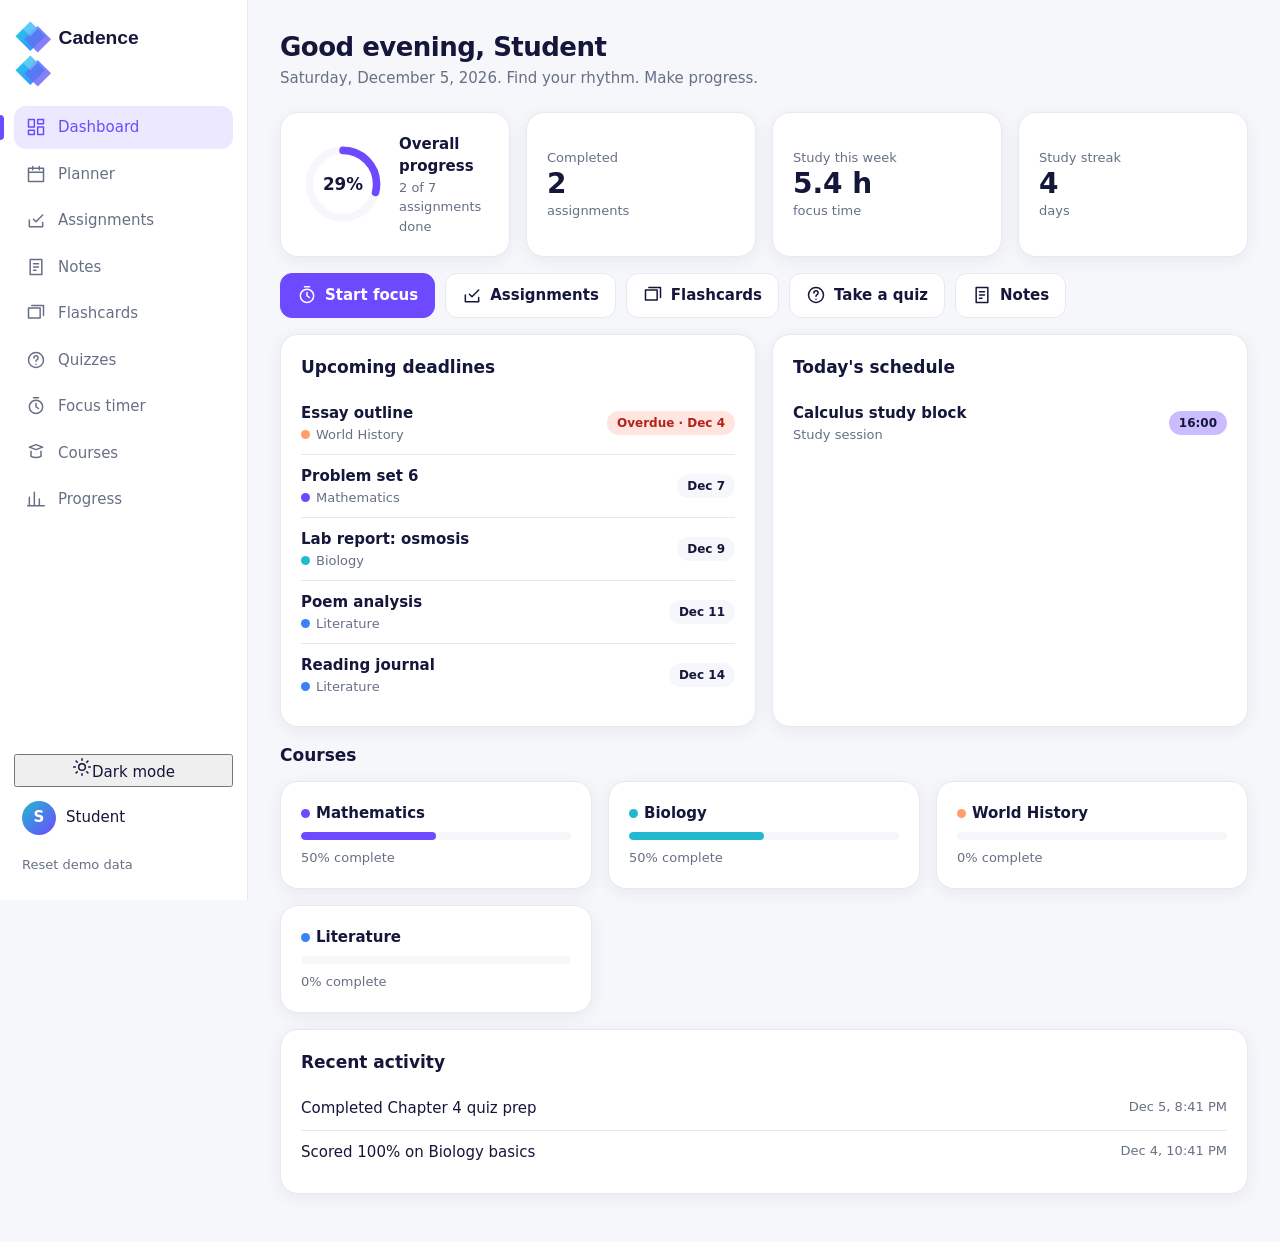
==== commit a5df9c2d: "Add accessible dark mode toggle" ====
--- a/index.html
+++ b/index.html
@@ -4,14 +4,24 @@
 <meta charset="utf-8"><meta name="viewport" content="width=device-width,initial-scale=1">
 <title>Cadence</title>
 <link rel="icon" href="favicon.svg" type="image/svg+xml">
+<script>
+  (() => {
+    let theme;
+    try { theme = localStorage.getItem('cadence-theme'); } catch {}
+    if (theme !== 'light' && theme !== 'dark') theme = matchMedia('(prefers-color-scheme: dark)').matches ? 'dark' : 'light';
+    document.documentElement.dataset.theme = theme;
+    document.documentElement.style.colorScheme = theme;
+  })();
+</script>
 <link rel="stylesheet" href="style.css">
 </head>
 <body>
 <a class="skip" href="#view">Skip to content</a>
 <aside class="side" id="side">
-  <div class="logo"><img class="wm" src="cadence-logo.svg" alt="Cadence"><img class="sy" src="favicon.svg" alt="Cadence"></div>
+  <div class="logo"><img class="wm" src="cadence-logo.svg" alt="Cadence"><img class="wm dark-wm" src="cadence-logo-dark.svg" alt="Cadence"><img class="sy" src="favicon.svg" alt="Cadence"></div>
   <nav id="nav" aria-label="Main"></nav>
   <div class="foot">
+    <button id="theme-toggle" class="theme-toggle" type="button" aria-label="Switch to dark mode" aria-pressed="false"><svg class="ic" viewBox="0 0 24 24" aria-hidden="true"><circle cx="12" cy="12" r="4"/><path d="M12 2v2m0 16v2M4.93 4.93l1.42 1.42m11.3 11.3 1.42 1.42M2 12h2m16 0h2M4.93 19.07l1.42-1.42m11.3-11.3 1.42-1.42"/></svg><span id="theme-label">Dark mode</span></button>
     <button class="me" data-act="name" aria-label="Edit your name"><span class="av" id="av"></span><span id="who"></span></button>
     <button class="lnk" data-act="reset">Reset demo data</button>
   </div>
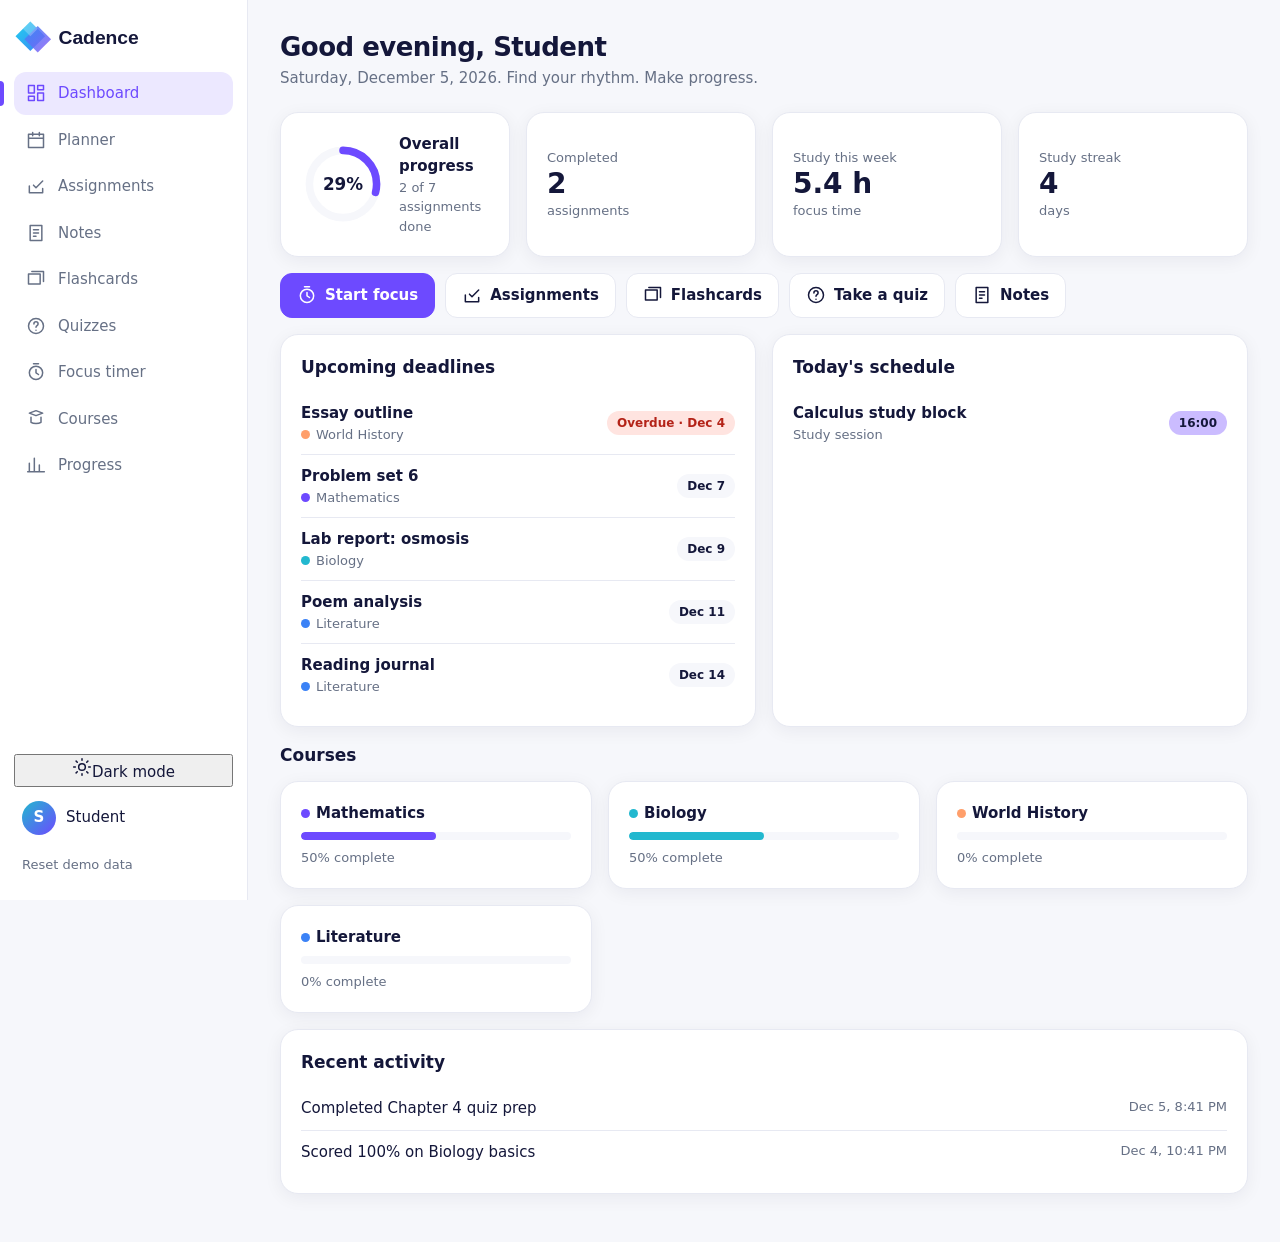
==== commit e8650616: "Refresh responsive layout stylesheet" ====
--- a/index.html
+++ b/index.html
@@ -13,7 +13,7 @@
     document.documentElement.style.colorScheme = theme;
   })();
 </script>
-<link rel="stylesheet" href="style.css">
+<link rel="stylesheet" href="style.css?v=20261121-responsive-layout">
 </head>
 <body>
 <a class="skip" href="#view">Skip to content</a>
--- a/style.css
+++ b/style.css
@@ -1,5 +1,13 @@
 /* Cadence styles. Design tokens first, then layout, components, views, responsive rules. */
 :root{--bg:#f6f7fb;--card:#fff;--ink:#14173a;--mut:#667085;--pri:#6d4aff;--cy:#22b8cf;--bl:#3b82f6;--or:#ff9f6b;--lav:#ece8ff;--bd:#e7e9f2;--r:18px;--sh:0 4px 18px rgba(20,23,58,.06);--e:cubic-bezier(.22,.8,.3,1);--side:248px}
+[data-theme="dark"]{--bg:#171923;--card:#222532;--ink:#eef0fa;--mut:#a4a9bc;--pri:#a18aff;--cy:#48c8d9;--bl:#78a9ff;--lav:#302b48;--bd:#383c4d;--sh:0 4px 18px rgba(0,0,0,.22)}
+[data-theme="dark"] .late,[data-theme="dark"] .p-high{background:#512d36;color:#ffb5b1}
+[data-theme="dark"] .p-med{background:#503d29;color:#ffd39c}
+[data-theme="dark"] .p-low{background:#1f4147;color:#a4e8ed}
+[data-theme="dark"] .st-doing{background:#263a5c;color:#b4ceff}
+[data-theme="dark"] .st-done{background:#244635;color:#a8e7bc}
+[data-theme="dark"] .ok{background:#244635;border-color:#54a875;color:#c6f3d3}
+[data-theme="dark"] .no{background:#512d36;border-color:#ca625a;color:#ffd0cc}
 *{box-sizing:border-box;margin:0}
 body{font:15px/1.5 Inter,"Segoe UI",system-ui,sans-serif;background:var(--bg);color:var(--ink);-webkit-font-smoothing:antialiased}
 h1{font-size:26px;letter-spacing:-.02em}h2{font-size:17px;margin-bottom:12px}
@@ -9,8 +17,8 @@
 .ic{width:20px;height:20px;fill:none;stroke:currentColor;stroke-width:1.8;stroke-linecap:round;stroke-linejoin:round;flex:none}
 .mut,small{color:var(--mut)}small{display:block;font-size:13px}
 /* Sidebar */
-.side{position:fixed;inset:0 auto 0 0;width:var(--side);background:#fff;border-right:1px solid var(--bd);padding:20px 14px;display:flex;flex-direction:column;gap:18px;z-index:30;transition:transform .3s var(--e),width .3s var(--e)}
-.logo img{height:34px;display:block}.logo .sy{display:none}
+.side{position:fixed;inset:0 auto 0 0;width:var(--side);background:var(--card);border-right:1px solid var(--bd);padding:20px 14px;display:flex;flex-direction:column;gap:18px;z-index:30;transition:transform .3s var(--e),width .3s var(--e)}
+.logo img{height:34px;display:block}.logo .sy,.logo .dark-wm{display:none}[data-theme="dark"] .logo .wm:not(.dark-wm){display:none}[data-theme="dark"] .logo .dark-wm{display:block}
 #nav{display:flex;flex-direction:column;gap:4px}
 #nav a{position:relative;display:flex;align-items:center;gap:12px;padding:10px 12px;border-radius:12px;color:var(--mut);text-decoration:none;font-weight:500;transition:background .2s,color .2s,transform .2s}
 #nav a::before{content:"";position:absolute;left:-14px;top:20%;height:60%;width:4px;border-radius:0 4px 4px 0;background:var(--pri);transform:scaleY(0);transition:transform .3s var(--e)}
@@ -19,8 +27,9 @@
 .foot{margin-top:auto;display:grid;gap:6px}
 .me{display:flex;align-items:center;gap:10px;background:none;border:0;padding:8px;border-radius:12px;cursor:pointer;text-align:left;transition:background .2s}.me:hover{background:var(--bg)}
 .av{width:34px;height:34px;border-radius:50%;background:linear-gradient(135deg,var(--cy),var(--pri));color:#fff;display:grid;place-items:center;font-weight:700}
-.lnk{background:none;border:0;color:var(--mut);cursor:pointer;font-size:13px;padding:6px 8px;text-align:left}.lnk:hover{color:var(--ink)}
-main{margin-left:var(--side);padding:28px 32px 48px;max-width:1240px;transition:margin .3s var(--e)}
+.lnk{background:none;border:0;color:var(--mut);cursor:pointer;font-size:13px;padding:6px 8px;text-align:left}.lnk:hover{color:var(--ink)}\n.theme-toggle{display:flex;align-items:center;gap:10px;width:100%;padding:9px 10px;border:1px solid var(--bd);border-radius:12px;background:var(--bg);color:var(--ink);cursor:pointer;text-align:left;font-weight:600}.theme-toggle:hover{border-color:var(--pri);background:var(--lav)}
+main{margin-left:var(--side);padding:28px 32px 48px;max-width:none;min-width:0;transition:margin .3s var(--e)}
+#view{width:100%;max-width:1800px;min-width:0;margin-inline:auto}
 #burger{display:none}.scrim{display:none}
 /* Page transition */
 .page.enter{animation:in .4s var(--e)}@keyframes in{from{opacity:0;transform:translateY(10px)}}
@@ -28,11 +37,11 @@
 .card{background:var(--card);border:1px solid var(--bd);border-radius:var(--r);box-shadow:var(--sh);padding:20px;transition:transform .25s var(--e),box-shadow .25s var(--e)}
 .card.lift:hover{transform:translateY(-3px);box-shadow:0 10px 28px rgba(20,23,58,.1)}
 .hd{display:flex;justify-content:space-between;align-items:flex-start;gap:12px;flex-wrap:wrap;margin-bottom:22px}
-.btn{white-space:nowrap;display:inline-flex;align-items:center;justify-content:center;gap:8px;padding:10px 16px;border-radius:12px;border:1px solid var(--bd);background:#fff;cursor:pointer;font-weight:600;text-decoration:none;color:var(--ink);min-height:42px;transition:transform .15s,background .2s,box-shadow .2s}
+.btn{white-space:nowrap;display:inline-flex;align-items:center;justify-content:center;gap:8px;padding:10px 16px;border-radius:12px;border:1px solid var(--bd);background:var(--card);cursor:pointer;font-weight:600;text-decoration:none;color:var(--ink);min-height:42px;transition:transform .15s,background .2s,box-shadow .2s}
 .btn:hover{background:var(--bg);transform:translateY(-1px)}.btn:active{transform:scale(.97)}
 .btn.pri{background:var(--pri);color:#fff;border-color:var(--pri)}.btn.pri:hover{background:#5b39ea}
 .btn.dng{color:#c2410c}.btn.sm{padding:5px 10px;min-height:32px;font-size:13px}.btn.ico{padding:9px}
-.grid{display:grid;gap:16px;margin-bottom:16px}.stats{grid-template-columns:repeat(auto-fit,minmax(160px,1fr))}.two{grid-template-columns:repeat(auto-fit,minmax(300px,1fr))}.cards{grid-template-columns:repeat(auto-fit,minmax(260px,1fr))}
+.grid{display:grid;gap:16px;margin-bottom:16px}.grid>*{min-width:0}.stats{grid-template-columns:repeat(auto-fit,minmax(min(100%,220px),1fr))}.two{grid-template-columns:repeat(auto-fit,minmax(min(100%,360px),1fr))}.cards{grid-template-columns:repeat(auto-fit,minmax(min(100%,280px),1fr))}
 .stat{display:flex;align-items:center;gap:14px}.stat span{color:var(--mut);font-size:13px;display:block}.big{font-size:28px;display:block;line-height:1.2}
 .ring{width:84px;height:84px;flex:none}.ring circle{fill:none;stroke-width:9;stroke-linecap:round}.rt{stroke:var(--bg)}.rf{stroke-dasharray:251.3;stroke-dashoffset:var(--o);transform:rotate(-90deg);transform-origin:50% 50%;animation:ring 1s var(--e)}
 @keyframes ring{from{stroke-dashoffset:251.3}}.ring text{font-weight:700;font-size:20px;fill:var(--ink)}
@@ -46,28 +55,28 @@
 .st-todo{background:var(--bg)}.st-doing{background:#e0ebff;color:#1d4ed8}.st-done{background:#dcf6e6;color:#15703a}
 /* Lists, forms, modal */
 .row-i{display:flex;align-items:center;gap:10px;padding:12px 0;border-bottom:1px solid var(--bd);flex-wrap:wrap}.grow{flex:1;min-width:180px}.done b{text-decoration:line-through;color:var(--mut)}
-.chk{width:24px;height:24px;border-radius:8px;border:2px solid var(--bd);background:#fff;cursor:pointer;flex:none;transition:.2s}.done .chk{background:var(--pri);border-color:var(--pri);box-shadow:inset 0 0 0 4px #fff}
+.chk{width:24px;height:24px;border-radius:8px;border:2px solid var(--bd);background:var(--card);cursor:pointer;flex:none;transition:.2s}.done .chk{background:var(--pri);border-color:var(--pri);box-shadow:inset 0 0 0 4px var(--card)}
 .filters{display:flex;gap:10px;flex-wrap:wrap;margin:14px 0}
-input,select,textarea{border:1px solid var(--bd);border-radius:12px;padding:10px 12px;background:#fff;width:100%;min-height:42px}.filters>*{flex:1;min-width:140px;width:auto}
+input,select,textarea{border:1px solid var(--bd);border-radius:12px;padding:10px 12px;background:var(--card);color:var(--ink);width:100%;min-height:42px}.filters>*{flex:1;min-width:140px;width:auto}
 label{display:grid;gap:6px;font-weight:600;font-size:14px;margin-bottom:12px}input[type=color]{padding:3px;height:42px}
 .row{display:flex;gap:10px;flex-wrap:wrap}.err{color:#b42318;min-height:20px;font-size:14px}
 .overlay{position:fixed;inset:0;background:rgba(20,23,58,.45);display:grid;place-items:center;padding:16px;z-index:60;opacity:0;visibility:hidden;transition:opacity .2s,visibility .2s}.overlay.open{opacity:1;visibility:visible}
-.sheet{background:#fff;border-radius:22px;padding:24px;width:min(460px,100%);max-height:92vh;overflow:auto;transform:scale(.95) translateY(8px);transition:transform .25s var(--e)}.open .sheet{transform:none}
+.sheet{background:var(--card);color:var(--ink);border-radius:22px;padding:24px;width:min(460px,100%);max-height:92vh;overflow:auto;transform:scale(.95) translateY(8px);transition:transform .25s var(--e)}.open .sheet{transform:none}
 #toast{position:fixed;left:50%;bottom:24px;transform:translate(-50%,30px);background:var(--ink);color:#fff;padding:12px 18px;border-radius:14px;opacity:0;pointer-events:none;transition:.3s var(--e);z-index:80;max-width:90vw}
 #toast.show{opacity:1;transform:translate(-50%,0)}#toast.bad{background:#b42318}
 /* Planner */
 .cal{display:grid;grid-template-columns:repeat(7,1fr);gap:6px}.dow{font-size:12px;font-weight:600;color:var(--mut);text-align:center}
 .day{min-height:92px;background:var(--bg);border-radius:12px;padding:6px;display:flex;flex-direction:column;gap:3px;min-width:0}.day.now{background:var(--lav);outline:2px solid var(--pri)}
-.dn{background:none;border:0;cursor:pointer;font-weight:600;align-self:flex-start;padding:2px 6px;border-radius:8px}.dn:hover{background:#fff}
+.dn{background:none;border:0;cursor:pointer;font-weight:600;align-self:flex-start;padding:2px 6px;border-radius:8px}.dn:hover{background:var(--card)}
 .chip{border:0;border-radius:7px;padding:2px 6px;font-size:11px;color:#14173a;text-align:left;cursor:pointer;overflow:hidden;white-space:nowrap;text-overflow:ellipsis;width:100%;transition:transform .15s}.chip:hover{transform:scale(1.03)}
 .legend{display:flex;gap:14px;font-size:13px;color:var(--mut);margin-top:12px;flex-wrap:wrap}
 /* Notes */
-.split{display:grid;grid-template-columns:300px 1fr;gap:16px}.nl button{display:block;width:100%;text-align:left;background:none;border:0;border-radius:12px;padding:10px;cursor:pointer;transition:background .2s}.nl button:hover,.nl .on{background:var(--lav)}
+.split{display:grid;grid-template-columns:minmax(240px,300px) minmax(0,1fr);gap:16px}.nl button{display:block;width:100%;text-align:left;background:none;border:0;border-radius:12px;padding:10px;cursor:pointer;transition:background .2s}.nl button:hover,.nl .on{background:var(--lav)}
 #ntitle{font-size:22px;font-weight:700;border:0;padding:6px 0}#nbody{border:0;min-height:340px;resize:vertical;line-height:1.7;padding:6px 0}
 /* Flashcards */
 .fc{perspective:900px;display:block;width:100%;height:240px;background:none;border:0;cursor:pointer;padding:0;margin:14px 0}
 .fi{position:relative;display:block;width:100%;height:100%;transform-style:preserve-3d;transition:transform .6s var(--e)}.flip .fi{transform:rotateY(180deg)}
-.face{position:absolute;inset:0;display:grid;place-items:center;padding:24px;border-radius:var(--r);backface-visibility:hidden;font-size:22px;font-weight:600;text-align:center;background:#fff;border:1px solid var(--bd);box-shadow:var(--sh)}
+.face{position:absolute;inset:0;display:grid;place-items:center;padding:24px;border-radius:var(--r);backface-visibility:hidden;font-size:22px;font-weight:600;text-align:center;background:var(--card);border:1px solid var(--bd);box-shadow:var(--sh)}
 .back{transform:rotateY(180deg);background:linear-gradient(135deg,var(--pri),var(--bl));color:#fff}
 .tabs{display:flex;gap:8px;flex-wrap:wrap}.tabs .on{background:var(--lav);color:var(--pri);border-color:var(--pri)}
 /* Quiz */
@@ -82,7 +91,7 @@
 .col i{display:block;width:100%;max-width:38px;border-radius:8px 8px 4px 4px;background:linear-gradient(var(--pri),var(--cy));transform-origin:bottom;animation:gy .8s var(--e)}@keyframes gy{from{transform:scaleY(0)}}
 .donut{width:140px;height:140px;border-radius:50%;flex:none;-webkit-mask:radial-gradient(circle 44px,transparent 98%,#000);mask:radial-gradient(circle 44px,transparent 98%,#000)}
 /* Responsive */
-@media(max-width:1000px){:root{--side:76px}.side{padding:20px 10px;align-items:center}.logo .wm{display:none}.logo .sy{display:block}#nav a span,.me #who,.lnk{display:none}#nav a{padding:12px}#nav a::before{left:-10px}main{padding:24px 20px 40px}}
+@media(max-width:1000px){:root{--side:76px}.side{padding:20px 10px;align-items:center}.logo .wm{display:none}.logo .sy{display:block}#nav a span,.me #who,.lnk,.theme-toggle span{display:none}#nav a{padding:12px}.theme-toggle{justify-content:center;padding:10px 0}#nav a::before{left:-10px}main{padding:24px 20px 40px}}
 @media(max-width:700px){main{margin:0;padding:68px 14px 32px}.side{width:250px;align-items:stretch;transform:translateX(-100%)}.logo .wm{display:block}.logo .sy{display:none}#nav a span,.me #who,.lnk{display:inline}body.nav .side{transform:none;box-shadow:0 0 40px rgba(0,0,0,.2)}
 #burger{display:inline-flex;position:fixed;top:12px;left:12px;z-index:25}body.nav .scrim{display:block;position:fixed;inset:0;background:rgba(20,23,58,.4);z-index:29}
 h1{font-size:22px}.split{grid-template-columns:1fr}.cal{gap:3px}.day{min-height:64px;padding:3px}.chip{font-size:9px;padding:1px 3px}.face{font-size:18px}.row-i .btn{flex:1}.row .btn{flex:1}.cols{gap:5px}}
